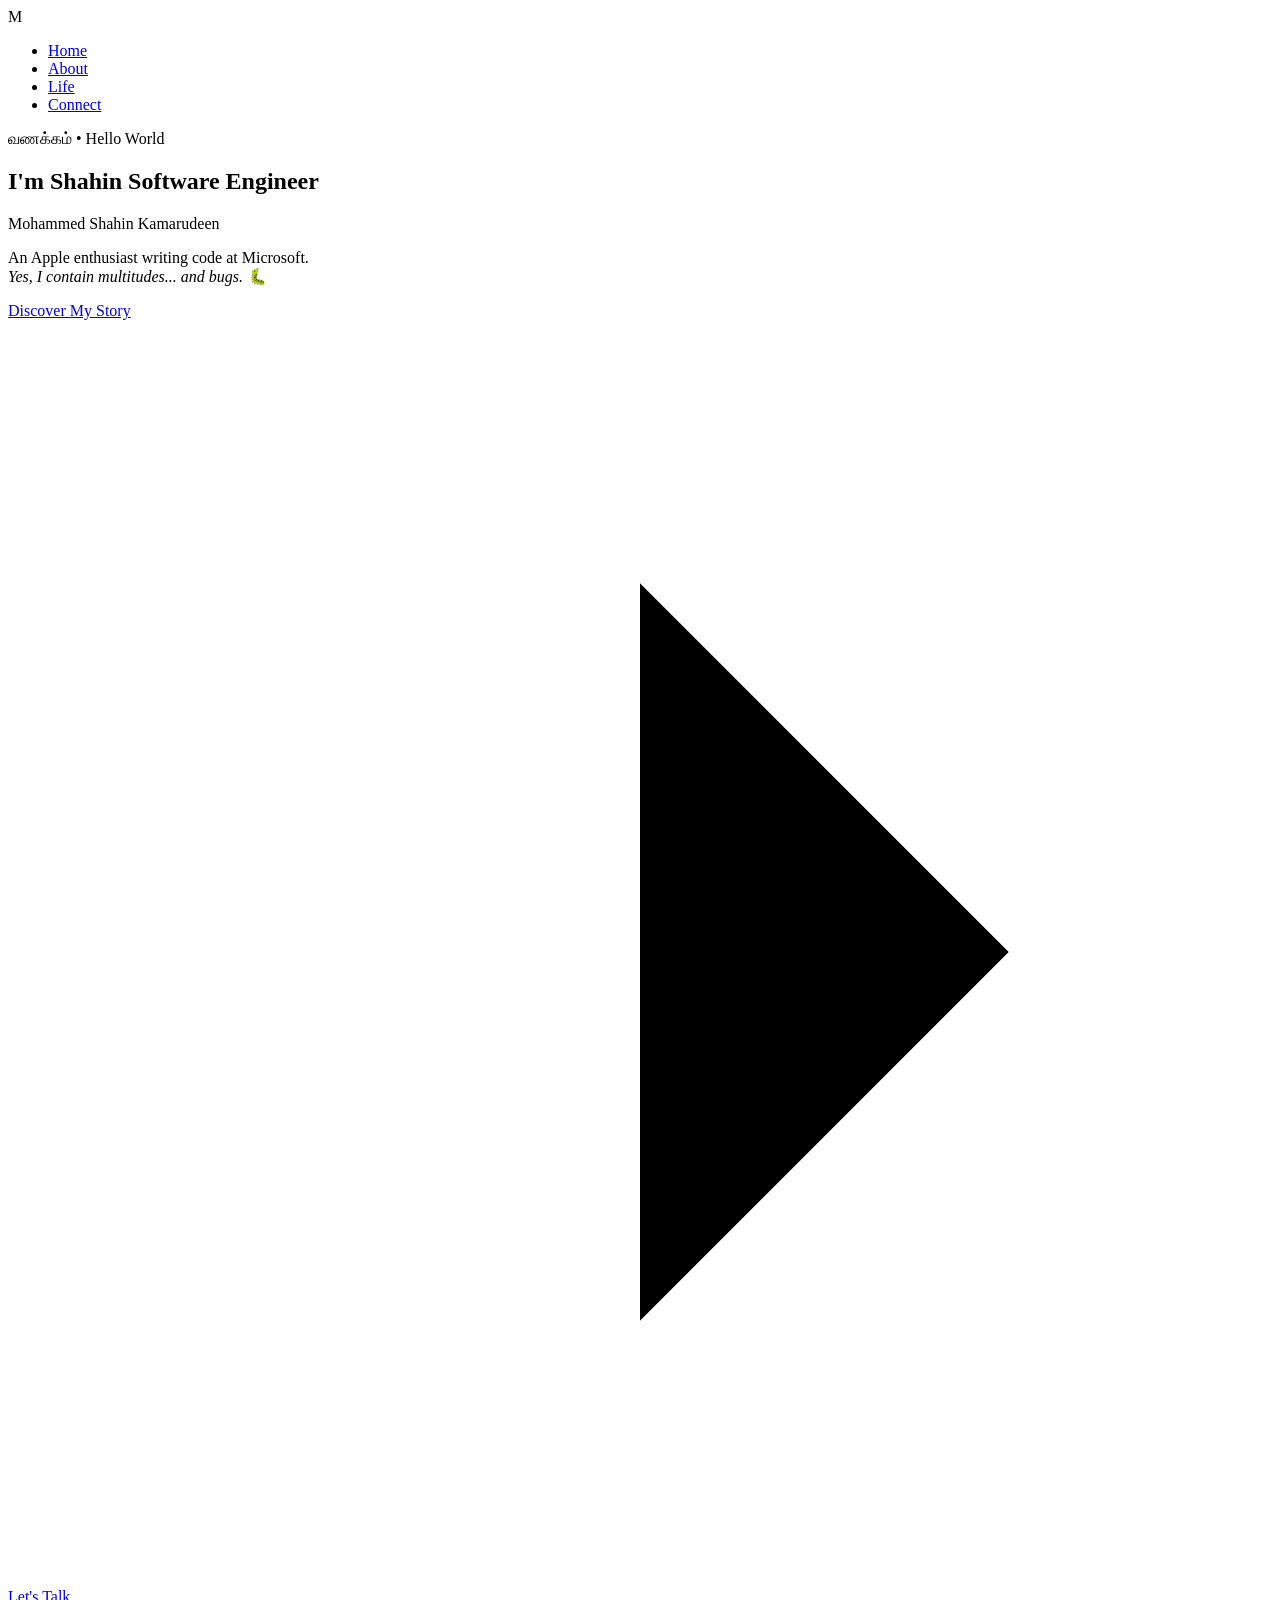
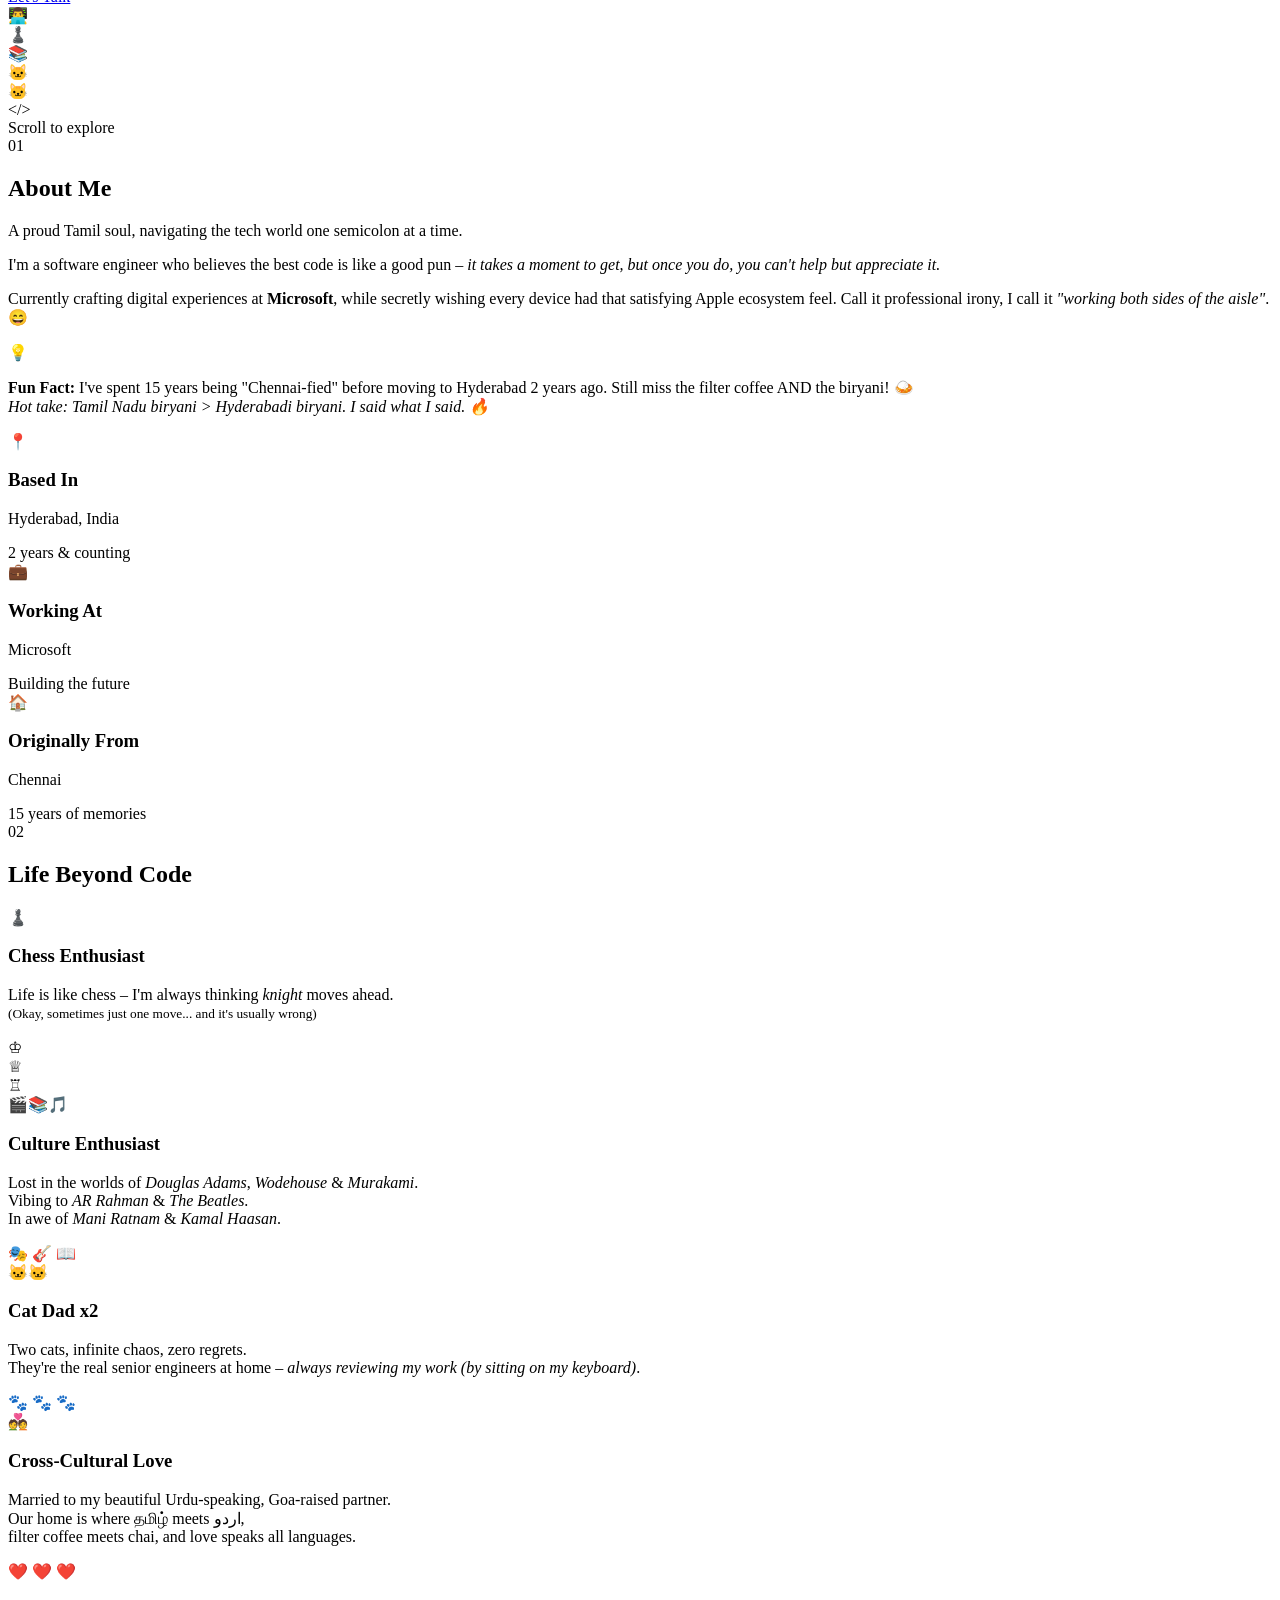
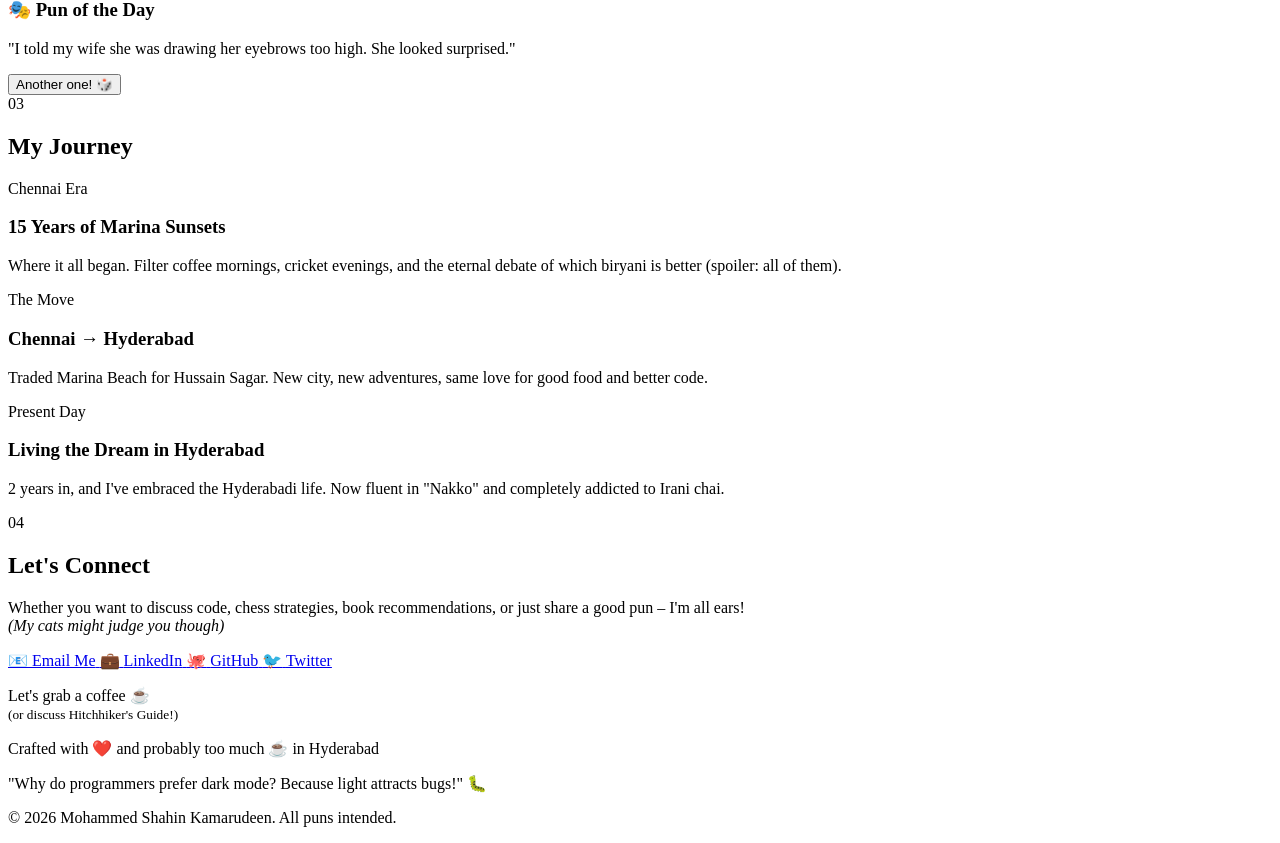
==== index.html @ ca53bd54 "🔗 Update contact links with real social profiles" ====
<!DOCTYPE html>
<html lang="en">

<head>
    <meta charset="UTF-8">
    <meta name="viewport" content="width=device-width, initial-scale=1.0">
    <title>Mohammed Shahin Kamarudeen | Software Engineer</title>
    <link rel="preconnect" href="https://fonts.googleapis.com">
    <link rel="preconnect" href="https://fonts.gstatic.com" crossorigin>
    <link
        href="https://fonts.googleapis.com/css2?family=Space+Grotesk:wght@300;400;500;600;700&family=Playfair+Display:ital,wght@0,400;0,700;1,400&display=swap"
        rel="stylesheet">
    <link rel="stylesheet" href="styles.css">
</head>

<body>
    <!-- Floating particles background -->
    <div class="particles" id="particles"></div>

    <!-- Custom cursor -->
    <div class="cursor" id="cursor"></div>
    <div class="cursor-follower" id="cursor-follower"></div>

    <!-- Navigation -->
    <nav class="navbar">
        <div class="nav-logo">
            <span class="logo-text">M</span>
            <span class="logo-dot"></span>
        </div>
        <ul class="nav-links">
            <li><a href="#home" class="nav-link active">Home</a></li>
            <li><a href="#about" class="nav-link">About</a></li>
            <li><a href="#life" class="nav-link">Life</a></li>
            <li><a href="#contact" class="nav-link">Connect</a></li>
        </ul>
        <div class="nav-toggle" id="nav-toggle">
            <span></span>
            <span></span>
            <span></span>
        </div>
    </nav>

    <!-- Hero Section -->
    <section id="home" class="hero">
        <div class="hero-content">
            <div class="hero-greeting">
                <span class="greeting-tamil">வணக்கம்</span>
                <span class="greeting-divider">•</span>
                <span class="greeting-english">Hello World</span>
            </div>
            <h1 class="hero-title">
                <span class="title-line">I'm <span class="highlight">Shahin</span></span>
                <span class="title-line">Software Engineer</span>
            </h1>
            <p class="hero-fullname">Mohammed Shahin Kamarudeen</p>
            <p class="hero-tagline">
                An <span class="apple-fan"><span class="apple-icon"></span> Apple</span> enthusiast writing code at
                <span class="microsoft">Microsoft</span>.
                <br>
                <em class="pun">Yes, I contain multitudes... and bugs. 🐛</em>
            </p>
            <div class="hero-cta">
                <a href="#about" class="btn btn-primary">
                    <span>Discover My Story</span>
                    <svg viewBox="0 0 24 24" class="btn-arrow">
                        <path d="M5 12h14M12 5l7 7-7 7" />
                    </svg>
                </a>
                <a href="#contact" class="btn btn-secondary">Let's Talk</a>
            </div>
        </div>
        <div class="hero-visual">
            <div class="avatar-container">
                <div class="avatar-ring"></div>
                <div class="avatar-ring ring-2"></div>
                <div class="avatar-ring ring-3"></div>
                <div class="avatar-emoji">👨‍💻</div>
            </div>
            <div class="floating-elements">
                <div class="float-item chess">♟️</div>
                <div class="float-item book">📚</div>
                <div class="float-item cat">🐱</div>
                <div class="float-item cat-2">🐱</div>
                <div class="float-item code">&lt;/&gt;</div>
            </div>
        </div>
        <div class="scroll-indicator">
            <div class="mouse">
                <div class="wheel"></div>
            </div>
            <span>Scroll to explore</span>
        </div>
    </section>

    <!-- About Section -->
    <section id="about" class="about">
        <div class="section-header">
            <span class="section-number">01</span>
            <h2 class="section-title">About Me</h2>
            <div class="section-line"></div>
        </div>
        <div class="about-content">
            <div class="about-text">
                <p class="about-intro">
                    A proud <span class="highlight-tamil">Tamil</span> soul, navigating the tech world one semicolon at
                    a time.
                </p>
                <p>
                    I'm a software engineer who believes the best code is like a good pun –
                    <em>it takes a moment to get, but once you do, you can't help but appreciate it.</em>
                </p>
                <p>
                    Currently crafting digital experiences at <strong>Microsoft</strong>, while secretly wishing
                    every device had that satisfying Apple ecosystem feel. Call it professional irony,
                    I call it <em>"working both sides of the aisle"</em>. 😄
                </p>
                <div class="fun-fact">
                    <span class="fact-icon">💡</span>
                    <p><strong>Fun Fact:</strong> I've spent 15 years being "Chennai-fied" before moving to
                        Hyderabad 2 years ago. Still miss the filter coffee AND the biryani! 🍛
                        <br><em>Hot take: Tamil Nadu biryani > Hyderabadi biryani. I said what I said. 🔥</em>
                    </p>
                </div>
            </div>
            <div class="about-cards">
                <div class="info-card">
                    <div class="card-icon">📍</div>
                    <h3>Based In</h3>
                    <p>Hyderabad, India</p>
                    <span class="card-detail">2 years & counting</span>
                </div>
                <div class="info-card">
                    <div class="card-icon">💼</div>
                    <h3>Working At</h3>
                    <p>Microsoft</p>
                    <span class="card-detail">Building the future</span>
                </div>
                <div class="info-card">
                    <div class="card-icon">🏠</div>
                    <h3>Originally From</h3>
                    <p>Chennai</p>
                    <span class="card-detail">15 years of memories</span>
                </div>
            </div>
        </div>
    </section>

    <!-- Life Section -->
    <section id="life" class="life">
        <div class="section-header">
            <span class="section-number">02</span>
            <h2 class="section-title">Life Beyond Code</h2>
            <div class="section-line"></div>
        </div>

        <div class="life-grid">
            <!-- Chess Card -->
            <div class="life-card chess-card">
                <div class="card-bg"></div>
                <div class="card-content">
                    <div class="card-emoji">♟️</div>
                    <h3>Chess Enthusiast</h3>
                    <p>Life is like chess – I'm always thinking
                        <em>knight</em> moves ahead.
                        <br><small>(Okay, sometimes just one move... and it's usually wrong)</small>
                    </p>
                    <div class="chess-board">
                        <div class="chess-piece">♔</div>
                        <div class="chess-piece">♕</div>
                        <div class="chess-piece">♖</div>
                    </div>
                </div>
            </div>

            <!-- Culture Card -->
            <div class="life-card culture-card">
                <div class="card-bg"></div>
                <div class="card-content">
                    <div class="card-emoji">🎬📚🎵</div>
                    <h3>Culture Enthusiast</h3>
                    <p>Lost in the worlds of <em>Douglas Adams</em>, <em>Wodehouse</em> & <em>Murakami</em>.
                        <br>Vibing to <em>AR Rahman</em> & <em>The Beatles</em>.
                        <br>In awe of <em>Mani Ratnam</em> & <em>Kamal Haasan</em>.
                    </p>
                    <div class="culture-icons">
                        <span>🎭</span>
                        <span>🎸</span>
                        <span>📖</span>
                    </div>
                </div>
            </div>

            <!-- Cats Card -->
            <div class="life-card cats-card">
                <div class="card-bg"></div>
                <div class="card-content">
                    <div class="card-emoji">🐱🐱</div>
                    <h3>Cat Dad x2</h3>
                    <p>Two cats, infinite chaos, zero regrets.
                        <br>They're the real senior engineers at home –
                        <em>always reviewing my work (by sitting on my keyboard)</em>.
                    </p>
                    <div class="paw-prints">
                        <span>🐾</span>
                        <span>🐾</span>
                        <span>🐾</span>
                    </div>
                </div>
            </div>

            <!-- Love Story Card -->
            <div class="life-card love-card">
                <div class="card-bg"></div>
                <div class="card-content">
                    <div class="card-emoji">💑</div>
                    <h3>Cross-Cultural Love</h3>
                    <p>Married to my beautiful Urdu-speaking, Goa-raised partner.
                        <br>Our home is where <span class="tamil-word">தமிழ்</span> meets
                        <span class="urdu-word">اردو</span>,
                        <br>filter coffee meets chai, and love speaks all languages.
                    </p>
                    <div class="hearts">
                        <span class="heart">❤️</span>
                        <span class="heart">❤️</span>
                        <span class="heart">❤️</span>
                    </div>
                </div>
            </div>
        </div>

        <!-- Pun Corner -->
        <div class="pun-corner">
            <h3>🎭 Pun of the Day</h3>
            <div class="pun-display">
                <p id="daily-pun">"I told my wife she was drawing her eyebrows too high. She looked surprised."</p>
                <button class="pun-btn" id="new-pun">Another one! 🎲</button>
            </div>
        </div>
    </section>

    <!-- Journey Timeline -->
    <section class="journey">
        <div class="section-header">
            <span class="section-number">03</span>
            <h2 class="section-title">My Journey</h2>
            <div class="section-line"></div>
        </div>
        <div class="timeline">
            <div class="timeline-item">
                <div class="timeline-marker"></div>
                <div class="timeline-content">
                    <span class="timeline-year">Chennai Era</span>
                    <h3>15 Years of Marina Sunsets</h3>
                    <p>Where it all began. Filter coffee mornings, cricket evenings,
                        and the eternal debate of which biryani is better (spoiler: all of them).</p>
                </div>
            </div>
            <div class="timeline-item">
                <div class="timeline-marker"></div>
                <div class="timeline-content">
                    <span class="timeline-year">The Move</span>
                    <h3>Chennai → Hyderabad</h3>
                    <p>Traded Marina Beach for Hussain Sagar. New city, new adventures,
                        same love for good food and better code.</p>
                </div>
            </div>
            <div class="timeline-item">
                <div class="timeline-marker"></div>
                <div class="timeline-content">
                    <span class="timeline-year">Present Day</span>
                    <h3>Living the Dream in Hyderabad</h3>
                    <p>2 years in, and I've embraced the Hyderabadi life.
                        Now fluent in "Nakko" and completely addicted to Irani chai.</p>
                </div>
            </div>
        </div>
    </section>

    <!-- Contact Section -->
    <section id="contact" class="contact">
        <div class="contact-content">
            <div class="section-header">
                <span class="section-number">04</span>
                <h2 class="section-title">Let's Connect</h2>
                <div class="section-line"></div>
            </div>
            <p class="contact-intro">
                Whether you want to discuss code, chess strategies, book recommendations,
                or just share a good pun – I'm all ears!
                <br><em>(My cats might judge you though)</em>
            </p>
            <div class="contact-links">
                <a href="mailto:shah.in@me.com" class="contact-card">
                    <span class="contact-icon">📧</span>
                    <span class="contact-text">Email Me</span>
                </a>
                <a href="https://linkedin.com/in/mdshahinkam" class="contact-card" target="_blank">
                    <span class="contact-icon">💼</span>
                    <span class="contact-text">LinkedIn</span>
                </a>
                <a href="https://github.com/nihahs" class="contact-card" target="_blank">
                    <span class="contact-icon">🐙</span>
                    <span class="contact-text">GitHub</span>
                </a>
                <a href="https://twitter.com/chingucha" class="contact-card" target="_blank">
                    <span class="contact-icon">🐦</span>
                    <span class="contact-text">Twitter</span>
                </a>
            </div>
        </div>
        <div class="contact-visual">
            <div class="coffee-animation">
                <div class="cup">
                    <div class="steam">
                        <span></span>
                        <span></span>
                        <span></span>
                    </div>
                </div>
                <p>Let's grab a coffee ☕<br><small>(or discuss Hitchhiker's Guide!)</small></p>
            </div>
        </div>
    </section>

    <!-- Footer -->
    <footer class="footer">
        <div class="footer-content">
            <p class="footer-text">
                Crafted with ❤️ and probably too much ☕ in Hyderabad
            </p>
            <p class="footer-pun">
                "Why do programmers prefer dark mode? Because light attracts bugs!" 🐛
            </p>
            <p class="footer-copy">© 2026 Mohammed Shahin Kamarudeen. All puns intended.</p>
        </div>
    </footer>

    <script src="script.js"></script>
</body>

</html>
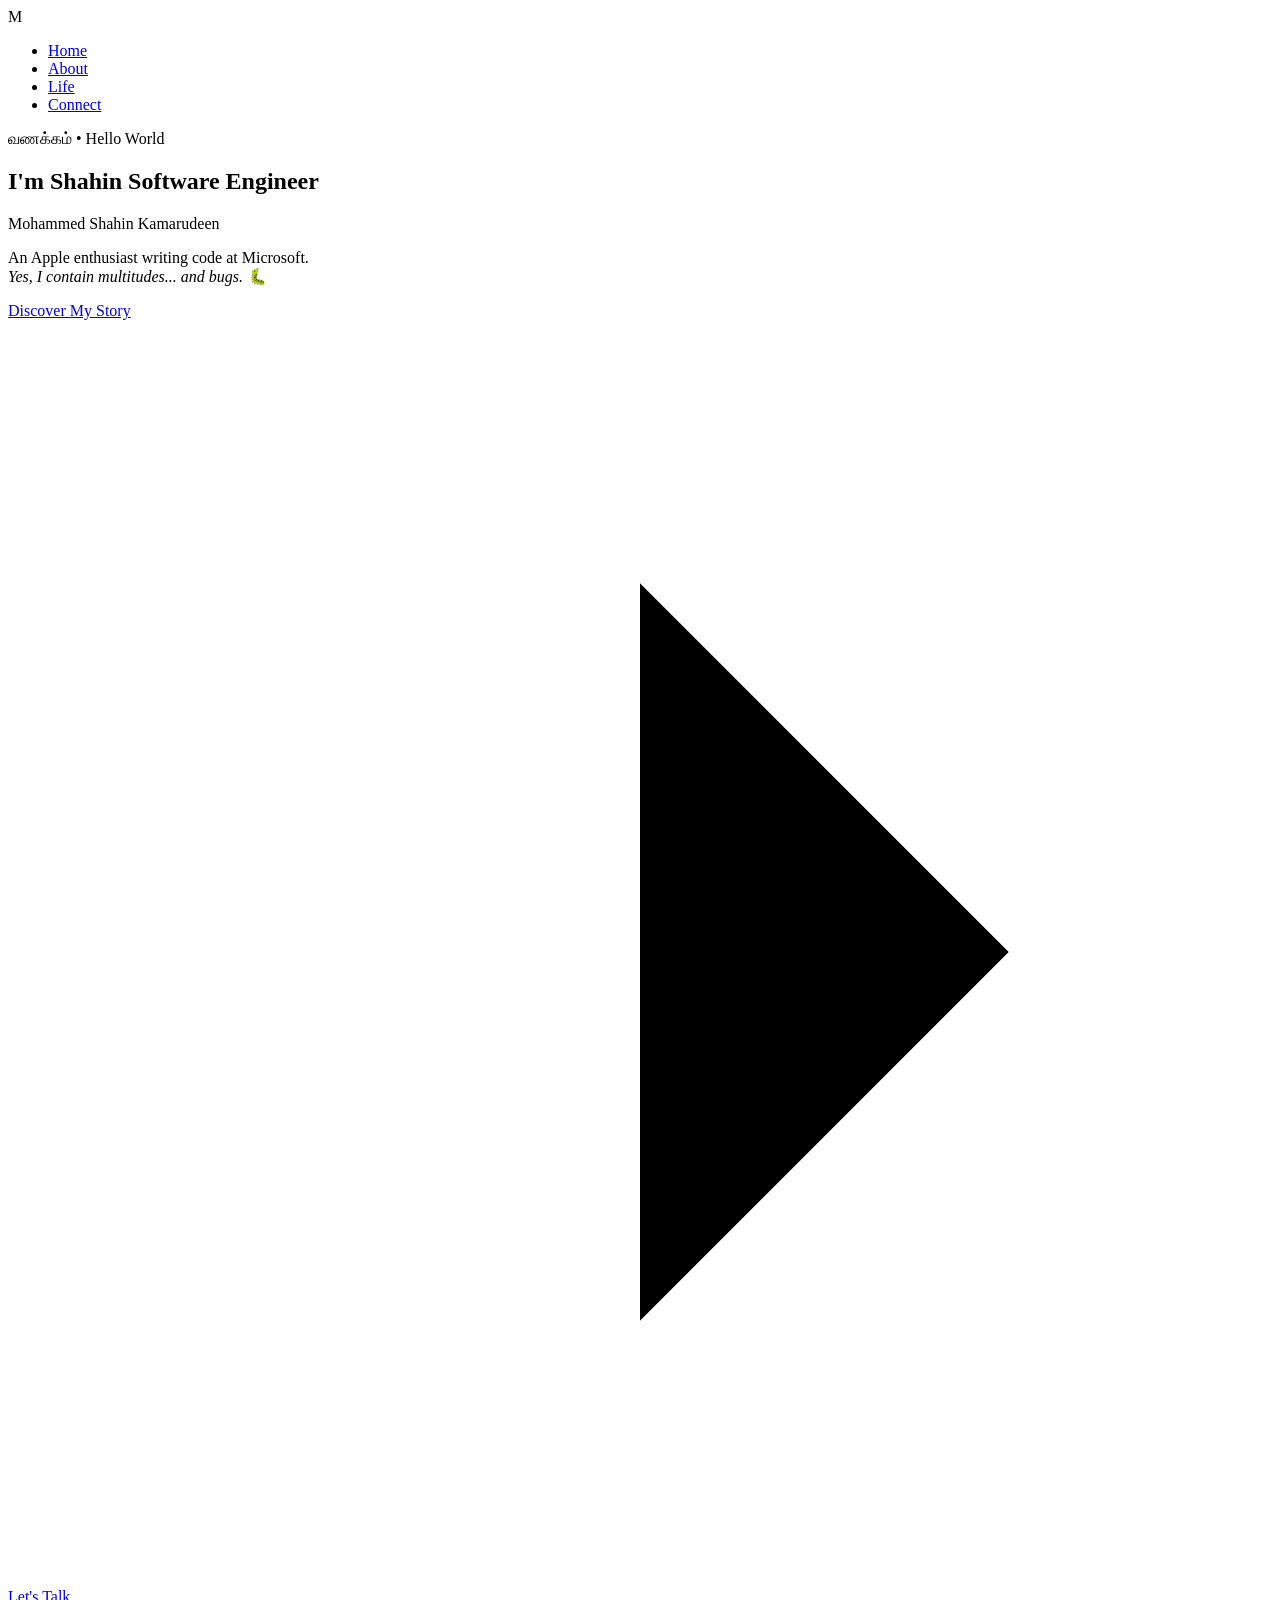
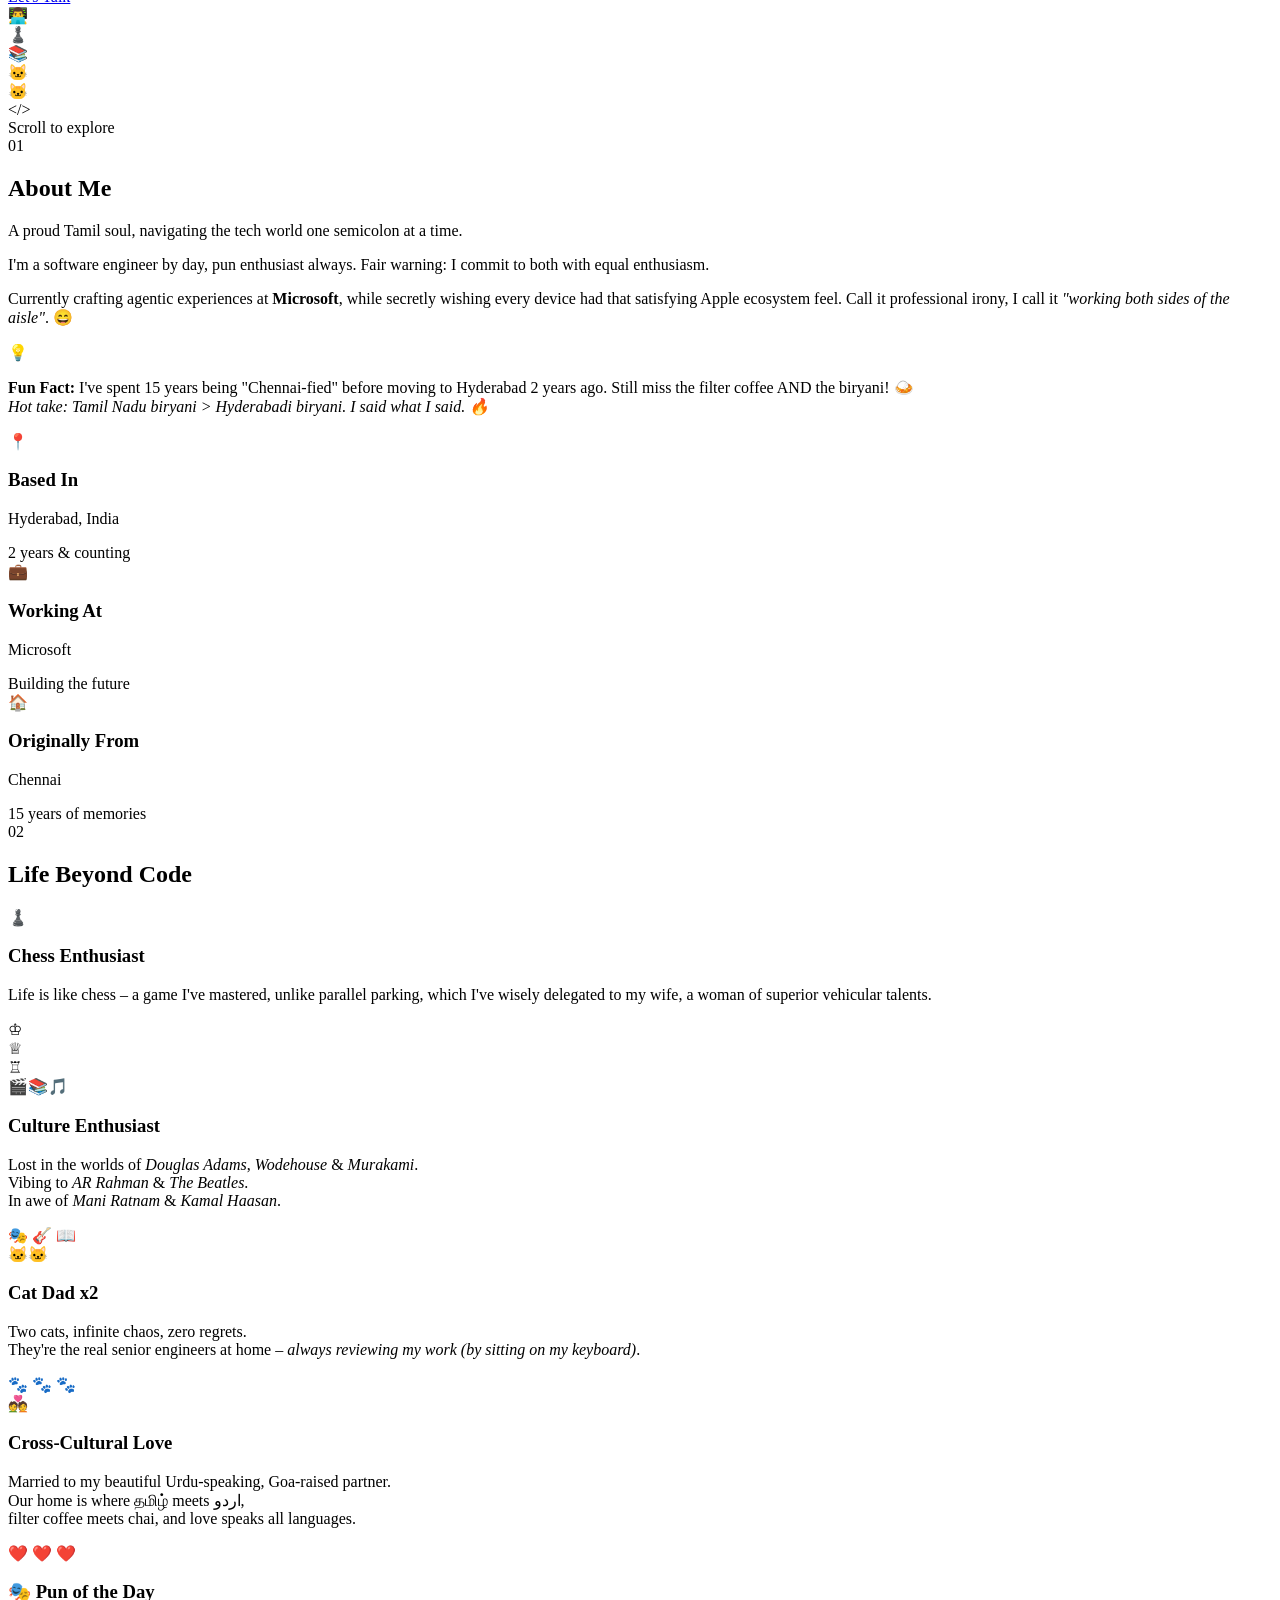
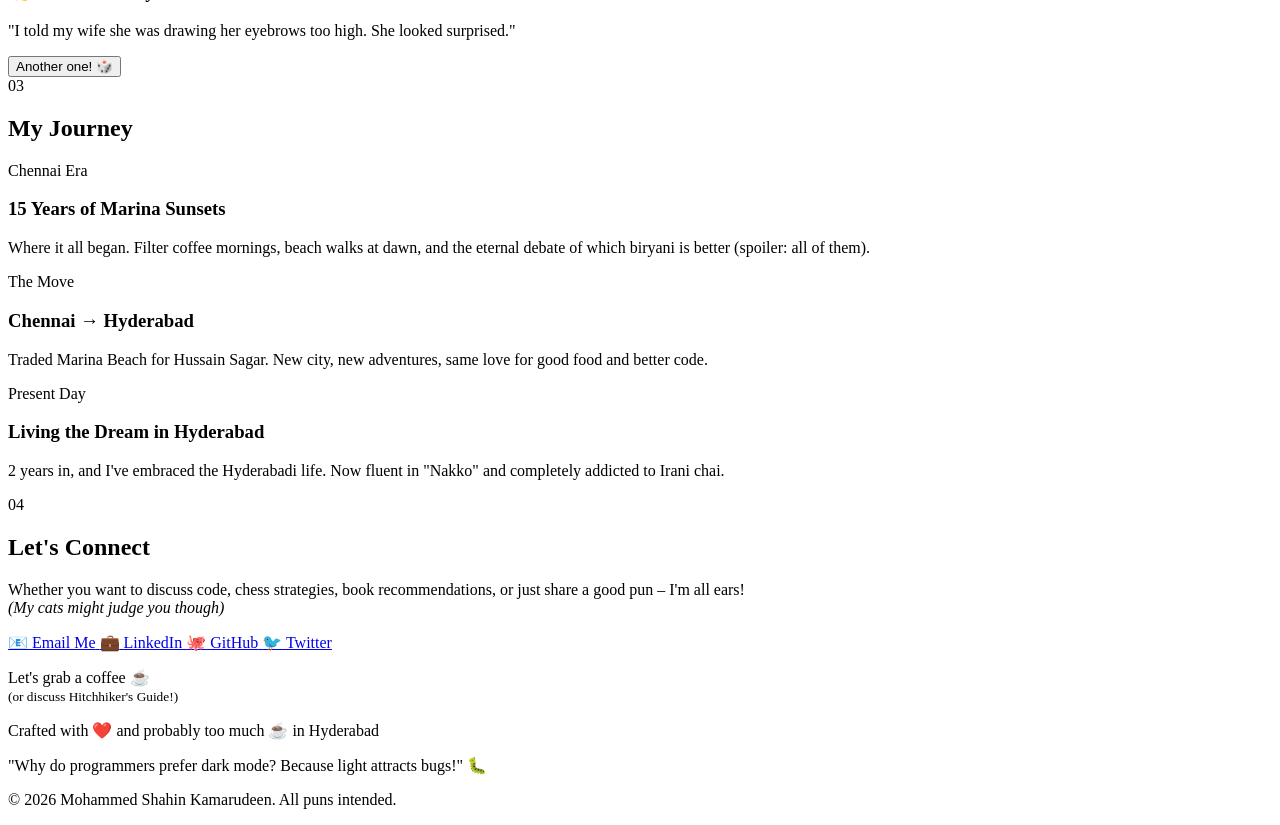
==== commit 8530262b: "Update chess quote with Wodehousian humor" ====
--- a/index.html
+++ b/index.html
@@ -106,11 +106,11 @@
                     a time.
                 </p>
                 <p>
-                    I'm a software engineer who believes the best code is like a good pun –
-                    <em>it takes a moment to get, but once you do, you can't help but appreciate it.</em>
+                    I'm a software engineer by day, pun enthusiast always. Fair warning: I commit to both with equal
+                    enthusiasm.
                 </p>
                 <p>
-                    Currently crafting digital experiences at <strong>Microsoft</strong>, while secretly wishing
+                    Currently crafting agentic experiences at <strong>Microsoft</strong>, while secretly wishing
                     every device had that satisfying Apple ecosystem feel. Call it professional irony,
                     I call it <em>"working both sides of the aisle"</em>. 😄
                 </p>
@@ -160,10 +160,7 @@
                 <div class="card-content">
                     <div class="card-emoji">♟️</div>
                     <h3>Chess Enthusiast</h3>
-                    <p>Life is like chess – I'm always thinking
-                        <em>knight</em> moves ahead.
-                        <br><small>(Okay, sometimes just one move... and it's usually wrong)</small>
-                    </p>
+                    <p>Life is like chess – a game I've mastered, unlike parallel parking, which I've wisely delegated to my wife, a woman of superior vehicular talents.</p>
                     <div class="chess-board">
                         <div class="chess-piece">♔</div>
                         <div class="chess-piece">♕</div>
@@ -251,7 +248,7 @@
                 <div class="timeline-content">
                     <span class="timeline-year">Chennai Era</span>
                     <h3>15 Years of Marina Sunsets</h3>
-                    <p>Where it all began. Filter coffee mornings, cricket evenings,
+                    <p>Where it all began. Filter coffee mornings, beach walks at dawn,
                         and the eternal debate of which biryani is better (spoiler: all of them).</p>
                 </div>
             </div>
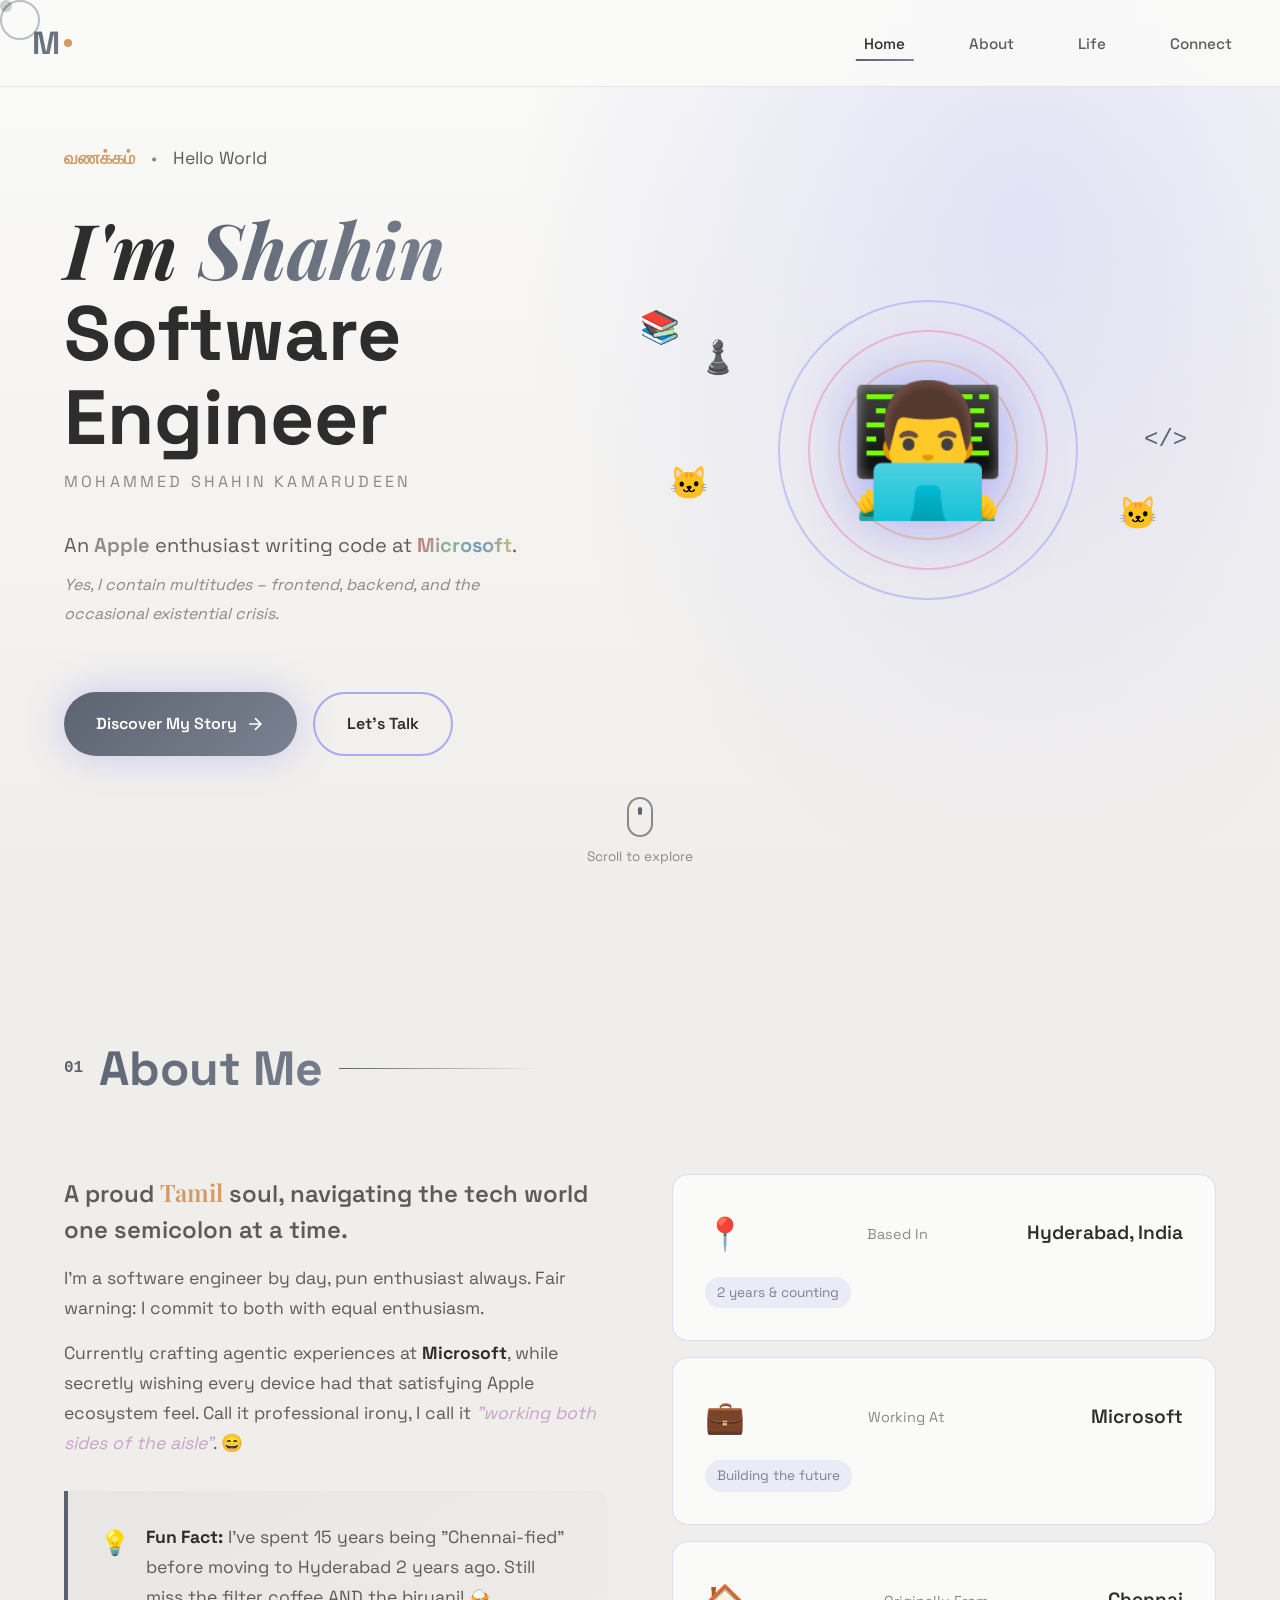
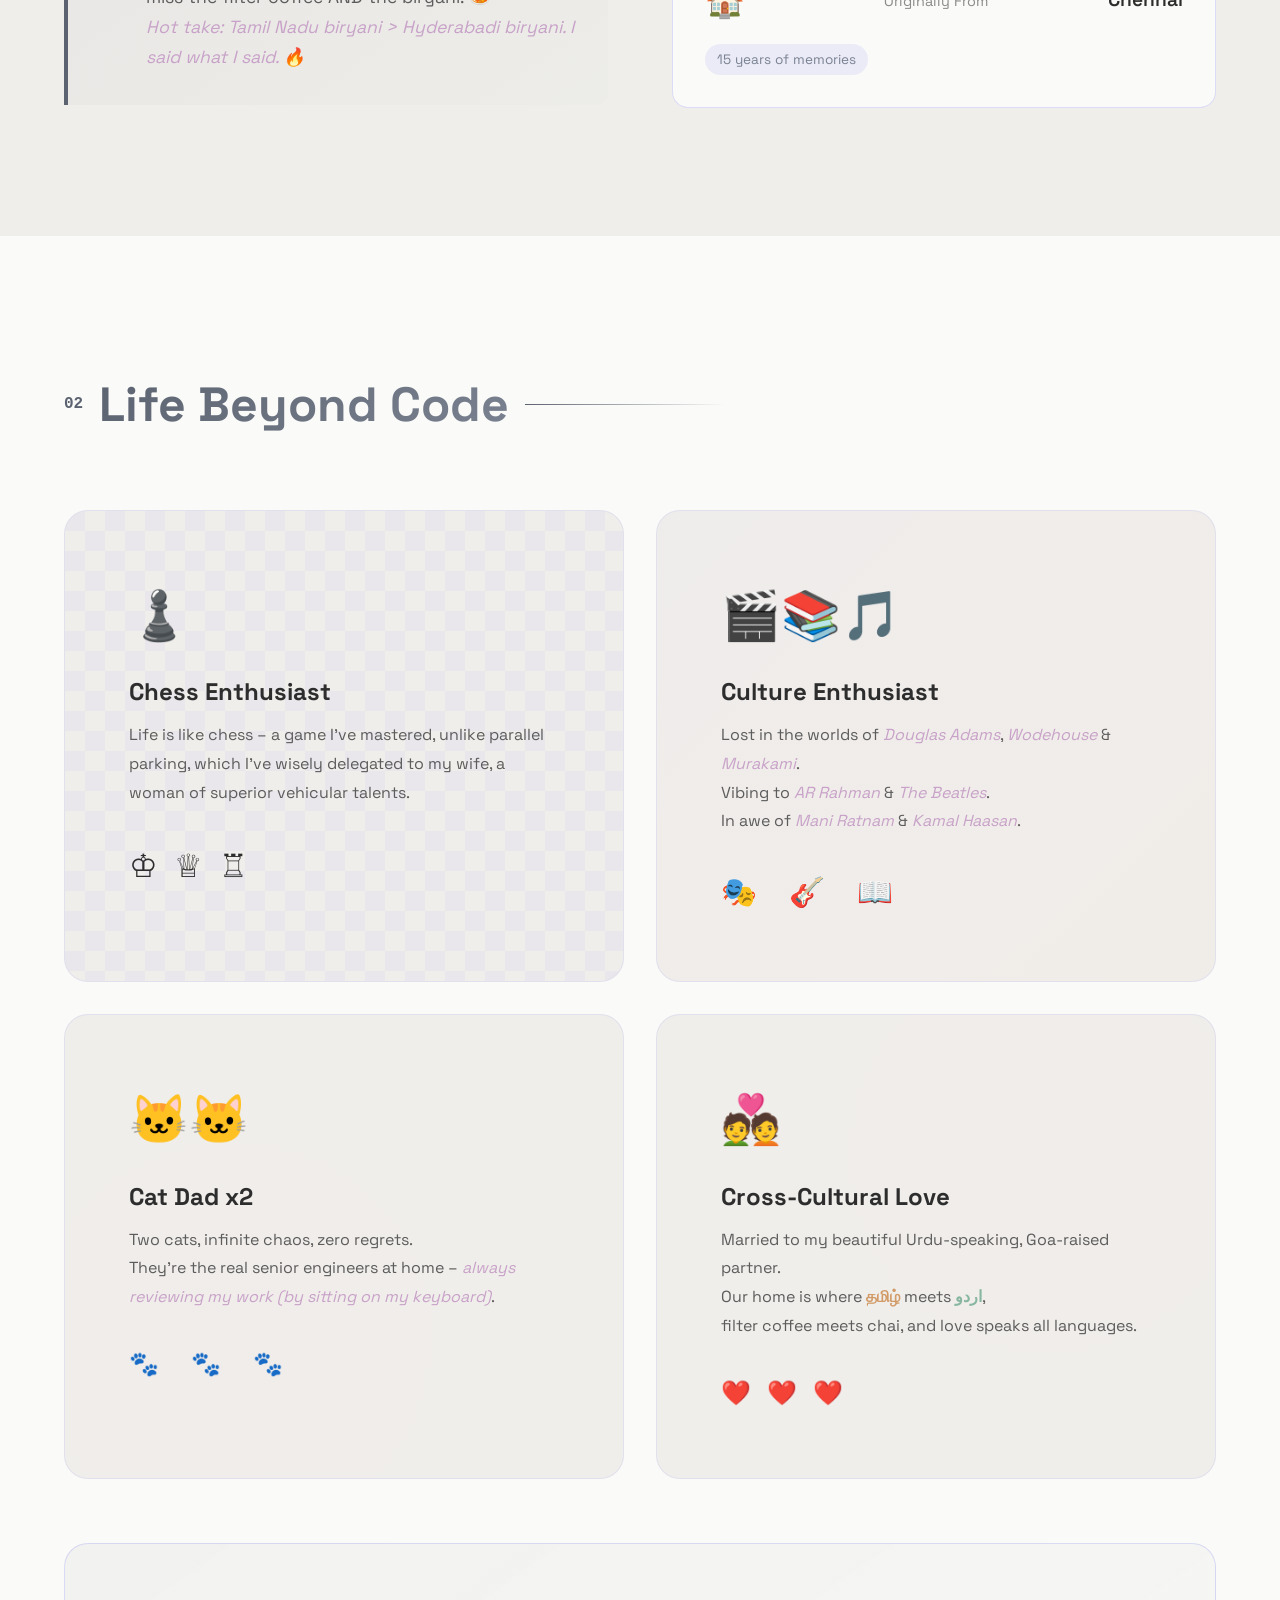
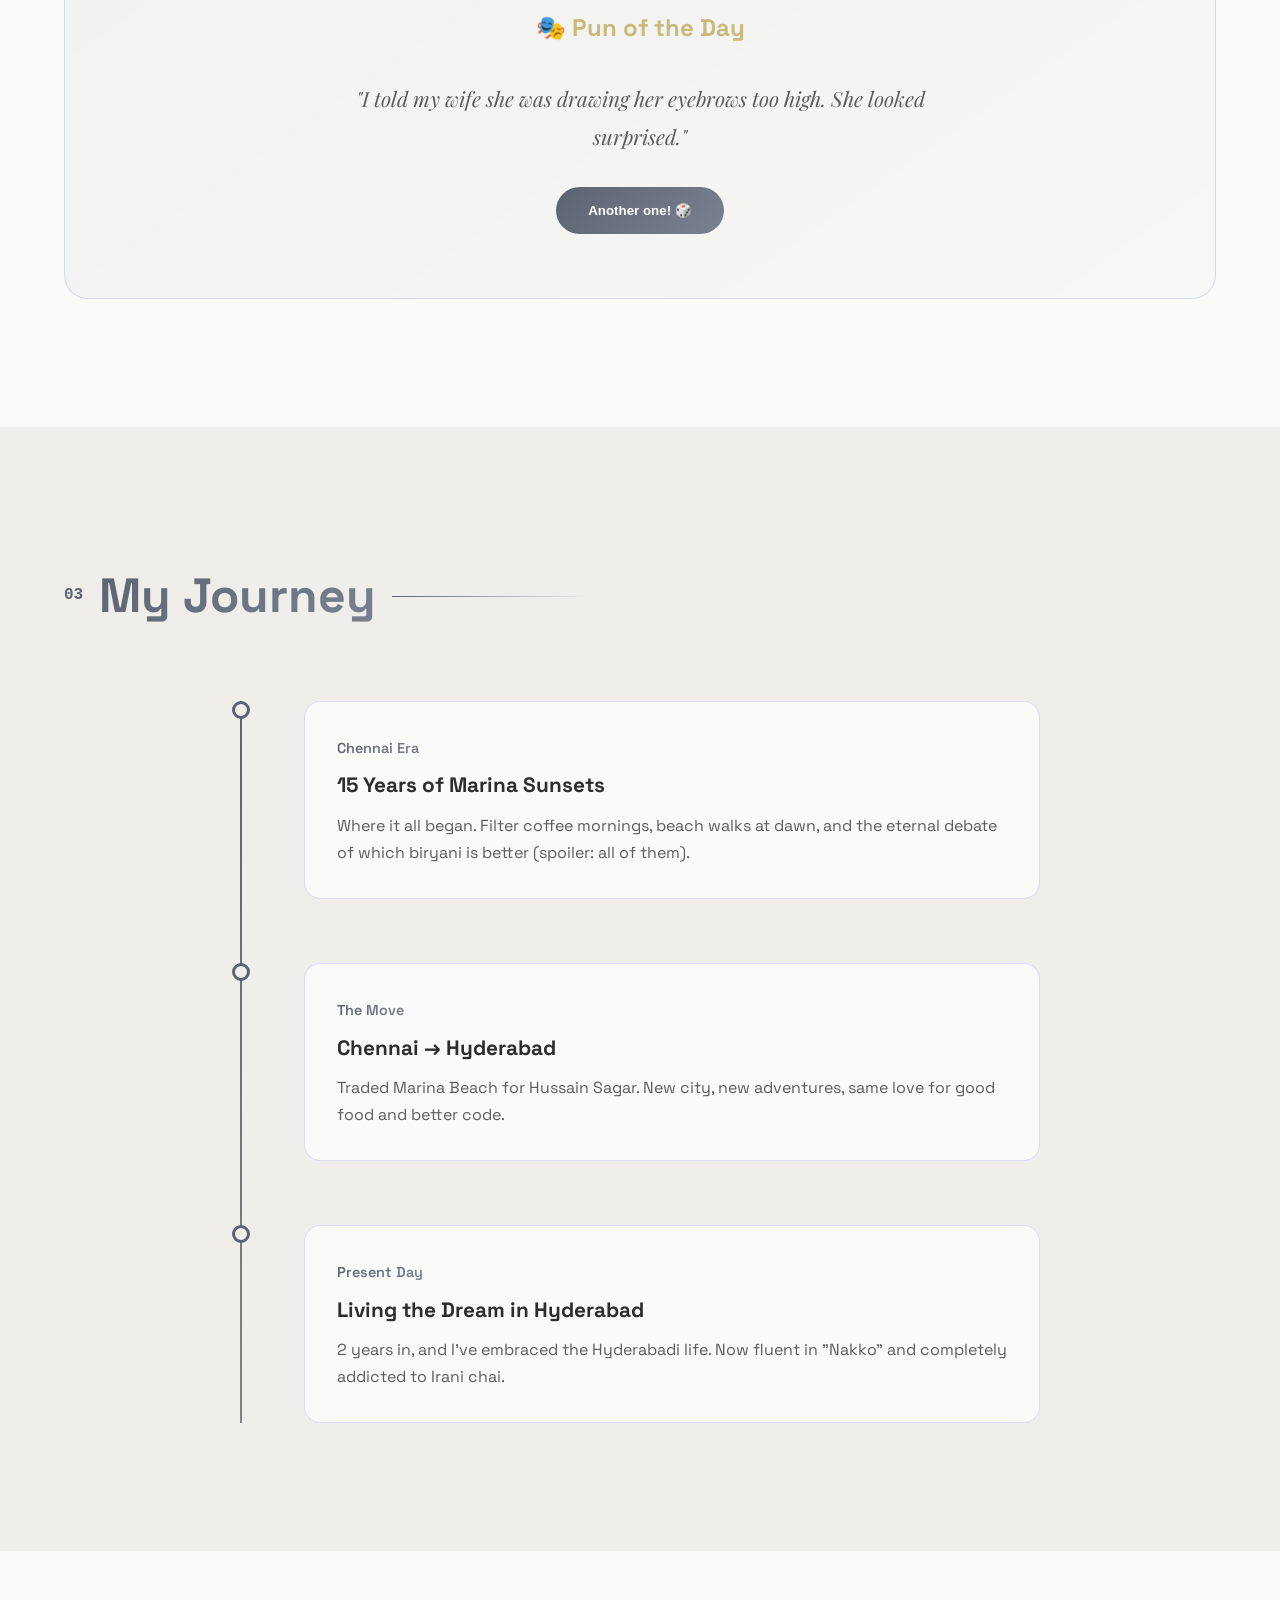
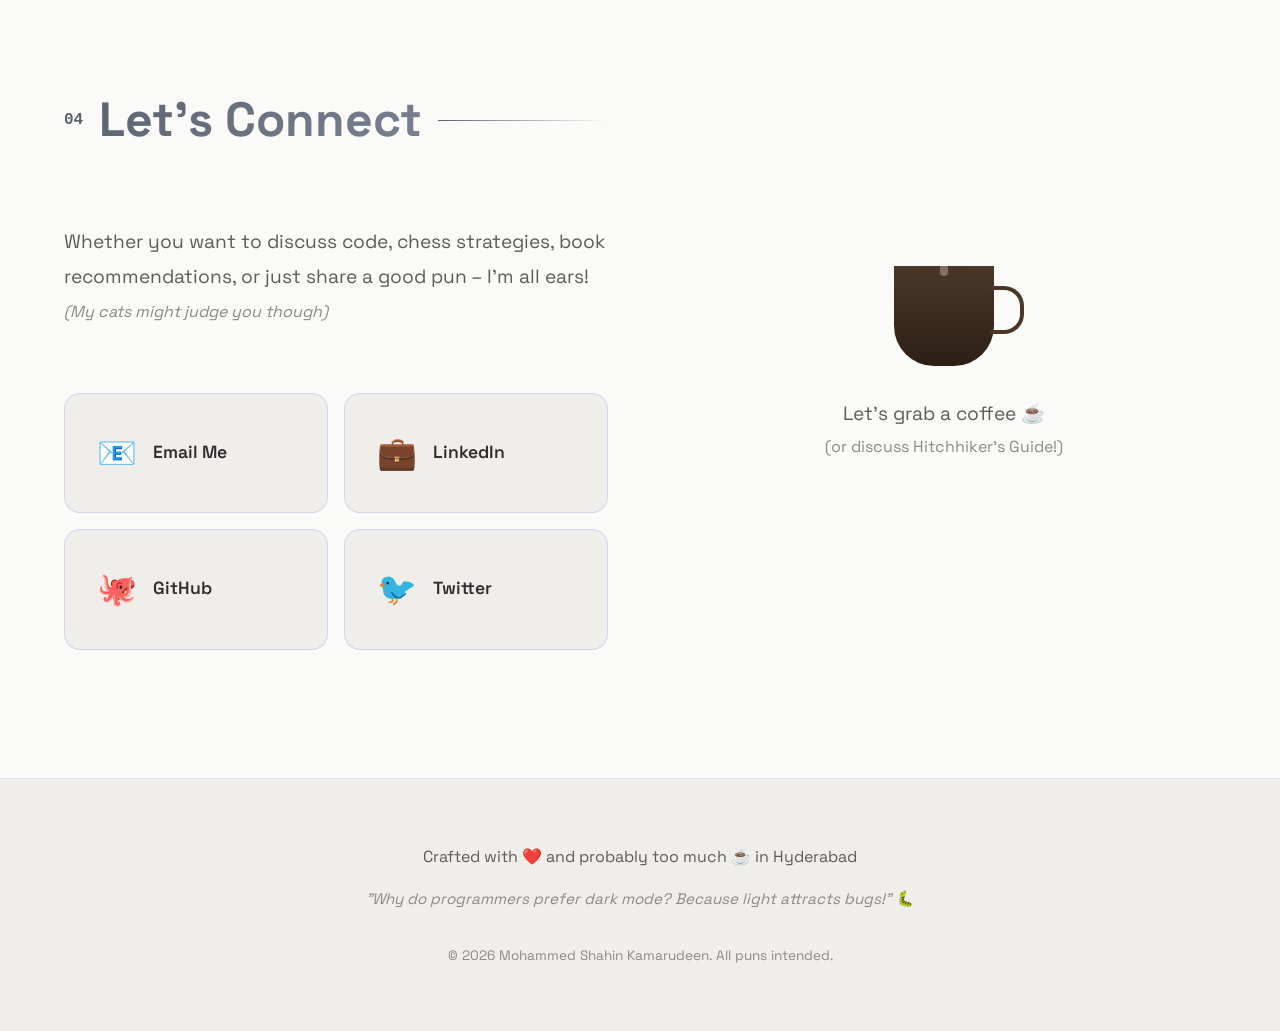
==== commit 67db4753: "Update tagline with Whitman-inspired multitudes quote" ====
--- a/index.html
+++ b/index.html
@@ -13,7 +13,7 @@
     <link rel="stylesheet" href="styles.css">
 </head>
 
-<body>
+<body data-theme="zen">
     <!-- Floating particles background -->
     <div class="particles" id="particles"></div>
 
@@ -57,7 +57,8 @@
                 An <span class="apple-fan"><span class="apple-icon"></span> Apple</span> enthusiast writing code at
                 <span class="microsoft">Microsoft</span>.
                 <br>
-                <em class="pun">Yes, I contain multitudes... and bugs. 🐛</em>
+                <em class="pun">Yes, I contain multitudes – frontend, backend, and the occasional existential
+                    crisis.</em>
             </p>
             <div class="hero-cta">
                 <a href="#about" class="btn btn-primary">
@@ -160,7 +161,8 @@
                 <div class="card-content">
                     <div class="card-emoji">♟️</div>
                     <h3>Chess Enthusiast</h3>
-                    <p>Life is like chess – a game I've mastered, unlike parallel parking, which I've wisely delegated to my wife, a woman of superior vehicular talents.</p>
+                    <p>Life is like chess – a game I've mastered, unlike parallel parking, which I've wisely delegated
+                        to my wife, a woman of superior vehicular talents.</p>
                     <div class="chess-board">
                         <div class="chess-piece">♔</div>
                         <div class="chess-piece">♕</div>
--- a/styles.css
+++ b/styles.css
@@ -0,0 +1,1709 @@
+/* ============================================
+   MOKA'S PERSONAL WEBSITE - STYLES
+   The most beautiful personal website ever! ✨
+   ============================================ */
+
+/* CSS Variables - The Color Palette */
+/* DEFAULT / MODERN THEME */
+:root {
+    /* Primary Colors */
+    --primary: #6366f1;
+    --primary-light: #818cf8;
+    --primary-dark: #4f46e5;
+
+    /* Accent Colors */
+    --accent-orange: #f97316;
+    --accent-pink: #ec4899;
+    --accent-teal: #14b8a6;
+    --accent-amber: #f59e0b;
+
+    /* Neutrals */
+    --bg-dark: #0f0f1a;
+    --bg-card: #1a1a2e;
+    --bg-card-hover: #252542;
+    --text-primary: #ffffff;
+    --text-secondary: #a1a1aa;
+    --text-muted: #71717a;
+
+    /* Gradients */
+    --gradient-primary: linear-gradient(135deg, #6366f1 0%, #8b5cf6 50%, #ec4899 100%);
+    --gradient-hero: linear-gradient(180deg, #0f0f1a 0%, #1a1a2e 100%);
+    --gradient-card: linear-gradient(145deg, rgba(99, 102, 241, 0.1) 0%, rgba(139, 92, 246, 0.05) 100%);
+
+    /* Microsoft Colors (subtle nod) */
+    --ms-blue: #00a4ef;
+    --ms-green: #7fba00;
+    --ms-yellow: #ffb900;
+    --ms-red: #f25022;
+
+    /* Apple-esque */
+    --apple-silver: #a3a3a3;
+}
+
+/* ============================================
+   THEME: CLASSIC (VINTAGE)
+   Warm, nostalgic colors with sepia tones
+   ============================================ */
+[data-theme="classic"] {
+    /* Primary Colors - Deep burgundy/wine */
+    --primary: #8b4557;
+    --primary-light: #a85a6d;
+    --primary-dark: #6d3344;
+
+    /* Accent Colors - Vintage palette */
+    --accent-orange: #c9a227;
+    --accent-pink: #d4a574;
+    --accent-teal: #5e7e6b;
+    --accent-amber: #b8860b;
+
+    /* Neutrals - Warm sepia tones */
+    --bg-dark: #1a1612;
+    --bg-card: #2a241e;
+    --bg-card-hover: #3a332b;
+    --text-primary: #f5e6d3;
+    --text-secondary: #c4b49a;
+    --text-muted: #8a7a66;
+
+    /* Gradients */
+    --gradient-primary: linear-gradient(135deg, #8b4557 0%, #6d3344 50%, #c9a227 100%);
+    --gradient-hero: linear-gradient(180deg, #1a1612 0%, #2a241e 100%);
+    --gradient-card: linear-gradient(145deg, rgba(139, 69, 87, 0.15) 0%, rgba(201, 162, 39, 0.08) 100%);
+
+    /* Microsoft Colors */
+    --ms-blue: #4a6fa5;
+    --ms-green: #6b8e5a;
+    --ms-yellow: #c9a227;
+    --ms-red: #a85a5a;
+
+    /* Apple-esque */
+    --apple-silver: #b8a88a;
+}
+
+/* ============================================
+   THEME: MODERN
+   Clean, minimal with electric accents
+   ============================================ */
+[data-theme="modern"] {
+    /* Primary Colors - Electric blue */
+    --primary: #0ea5e9;
+    --primary-light: #38bdf8;
+    --primary-dark: #0284c7;
+
+    /* Accent Colors - Bold & clean */
+    --accent-orange: #f43f5e;
+    --accent-pink: #d946ef;
+    --accent-teal: #22d3ee;
+    --accent-amber: #fbbf24;
+
+    /* Neutrals - Pure dark mode */
+    --bg-dark: #09090b;
+    --bg-card: #18181b;
+    --bg-card-hover: #27272a;
+    --text-primary: #fafafa;
+    --text-secondary: #a1a1aa;
+    --text-muted: #52525b;
+
+    /* Gradients */
+    --gradient-primary: linear-gradient(135deg, #0ea5e9 0%, #22d3ee 50%, #d946ef 100%);
+    --gradient-hero: linear-gradient(180deg, #09090b 0%, #18181b 100%);
+    --gradient-card: linear-gradient(145deg, rgba(14, 165, 233, 0.1) 0%, rgba(34, 211, 238, 0.05) 100%);
+
+    /* Microsoft Colors */
+    --ms-blue: #0ea5e9;
+    --ms-green: #22c55e;
+    --ms-yellow: #fbbf24;
+    --ms-red: #f43f5e;
+
+    /* Apple-esque */
+    --apple-silver: #71717a;
+}
+
+/* ============================================
+   THEME: CREATIVE
+   Bold, artistic, gradient-heavy
+   ============================================ */
+[data-theme="creative"] {
+    /* Primary Colors - Vibrant coral/orange */
+    --primary: #ff6b6b;
+    --primary-light: #ff8787;
+    --primary-dark: #f03e3e;
+
+    /* Accent Colors - Playful & bold */
+    --accent-orange: #ffd43b;
+    --accent-pink: #f06595;
+    --accent-teal: #20c997;
+    --accent-amber: #ff922b;
+
+    /* Neutrals - Deep purple-black */
+    --bg-dark: #12071f;
+    --bg-card: #1e1233;
+    --bg-card-hover: #2d1b4e;
+    --text-primary: #ffffff;
+    --text-secondary: #c4b5fd;
+    --text-muted: #7c6b9e;
+
+    /* Gradients */
+    --gradient-primary: linear-gradient(135deg, #ff6b6b 0%, #f06595 33%, #cc5de8 66%, #845ef7 100%);
+    --gradient-hero: linear-gradient(180deg, #12071f 0%, #1e1233 50%, #2d1b4e 100%);
+    --gradient-card: linear-gradient(145deg, rgba(255, 107, 107, 0.15) 0%, rgba(132, 94, 247, 0.1) 100%);
+
+    /* Microsoft Colors */
+    --ms-blue: #339af0;
+    --ms-green: #51cf66;
+    --ms-yellow: #ffd43b;
+    --ms-red: #ff6b6b;
+
+    /* Apple-esque */
+    --apple-silver: #c4b5fd;
+}
+
+/* ============================================
+   THEME: ZEN (MINIMALISTIC)
+   Clean, calm, inspired by Japanese aesthetics
+   ============================================ */
+[data-theme="zen"] {
+    /* Primary Colors - Soft stone/ink */
+    --primary: #5c6370;
+    --primary-light: #7a8291;
+    --primary-dark: #3e4451;
+
+    /* Accent Colors - Nature-inspired, muted */
+    --accent-orange: #d19a66;
+    --accent-pink: #c8a2c8;
+    --accent-teal: #88b7a1;
+    --accent-amber: #c9b97a;
+
+    /* Neutrals - Paper & ink */
+    --bg-dark: #fafaf8;
+    --bg-card: #f0eeeb;
+    --bg-card-hover: #e8e6e3;
+    --text-primary: #2d2d2d;
+    --text-secondary: #5c5c5c;
+    --text-muted: #8a8a8a;
+
+    /* Gradients - Subtle, almost flat */
+    --gradient-primary: linear-gradient(135deg, #5c6370 0%, #7a8291 100%);
+    --gradient-hero: linear-gradient(180deg, #fafaf8 0%, #f0eeeb 100%);
+    --gradient-card: linear-gradient(145deg, rgba(92, 99, 112, 0.05) 0%, rgba(136, 183, 161, 0.03) 100%);
+
+    /* Microsoft Colors - Muted versions */
+    --ms-blue: #6b9dbd;
+    --ms-green: #88b7a1;
+    --ms-yellow: #c9b97a;
+    --ms-red: #c97a7a;
+
+    /* Apple-esque */
+    --apple-silver: #8a8a8a;
+}
+
+/* Zen theme specific overrides for better contrast */
+[data-theme="zen"] .cursor {
+    background: #2d2d2d;
+}
+
+[data-theme="zen"] {
+    --navbar-bg: rgba(250, 250, 248, 0.9);
+    --navbar-border: rgba(0, 0, 0, 0.08);
+}
+
+:root {
+    /* Spacing */
+    --space-xs: 0.5rem;
+    --space-sm: 1rem;
+    --space-md: 2rem;
+    --space-lg: 4rem;
+    --space-xl: 8rem;
+
+    /* Typography */
+    --font-primary: 'Space Grotesk', sans-serif;
+    --font-accent: 'Playfair Display', serif;
+
+    /* Effects */
+    --shadow-sm: 0 2px 8px rgba(0, 0, 0, 0.3);
+    --shadow-md: 0 8px 32px rgba(0, 0, 0, 0.4);
+    --shadow-lg: 0 16px 64px rgba(0, 0, 0, 0.5);
+    --shadow-glow: 0 0 40px rgba(99, 102, 241, 0.3);
+
+    /* Transitions */
+    --transition-fast: 0.2s ease;
+    --transition-medium: 0.4s cubic-bezier(0.4, 0, 0.2, 1);
+    --transition-slow: 0.6s cubic-bezier(0.4, 0, 0.2, 1);
+}
+
+/* ============================================
+   BASE STYLES
+   ============================================ */
+
+* {
+    margin: 0;
+    padding: 0;
+    box-sizing: border-box;
+}
+
+html {
+    scroll-behavior: smooth;
+    font-size: 16px;
+}
+
+body {
+    font-family: var(--font-primary);
+    background: var(--bg-dark);
+    color: var(--text-primary);
+    line-height: 1.7;
+    overflow-x: hidden;
+    cursor: none;
+}
+
+/* Custom Cursor */
+.cursor {
+    width: 12px;
+    height: 12px;
+    background: var(--primary);
+    border-radius: 50%;
+    position: fixed;
+    pointer-events: none;
+    z-index: 9999;
+    mix-blend-mode: difference;
+    transition: transform 0.1s ease;
+}
+
+.cursor-follower {
+    width: 40px;
+    height: 40px;
+    border: 2px solid var(--primary-light);
+    border-radius: 50%;
+    position: fixed;
+    pointer-events: none;
+    z-index: 9998;
+    transition: all 0.15s ease;
+    opacity: 0.5;
+}
+
+/* Particles Background */
+.particles {
+    position: fixed;
+    top: 0;
+    left: 0;
+    width: 100%;
+    height: 100%;
+    pointer-events: none;
+    z-index: 0;
+    overflow: hidden;
+}
+
+.particle {
+    position: absolute;
+    width: 4px;
+    height: 4px;
+    background: var(--primary);
+    border-radius: 50%;
+    opacity: 0.3;
+    animation: float-particle 20s infinite ease-in-out;
+}
+
+@keyframes float-particle {
+
+    0%,
+    100% {
+        transform: translateY(0) translateX(0);
+        opacity: 0.3;
+    }
+
+    25% {
+        transform: translateY(-100px) translateX(50px);
+        opacity: 0.6;
+    }
+
+    50% {
+        transform: translateY(-50px) translateX(-30px);
+        opacity: 0.3;
+    }
+
+    75% {
+        transform: translateY(-150px) translateX(20px);
+        opacity: 0.5;
+    }
+}
+
+/* ============================================
+   NAVIGATION
+   ============================================ */
+
+.navbar {
+    position: fixed;
+    top: 0;
+    left: 0;
+    right: 0;
+    padding: var(--space-sm) var(--space-md);
+    display: flex;
+    justify-content: space-between;
+    align-items: center;
+    z-index: 1000;
+    background: var(--navbar-bg, rgba(15, 15, 26, 0.8));
+    backdrop-filter: blur(20px);
+    border-bottom: 1px solid var(--navbar-border, rgba(99, 102, 241, 0.1));
+}
+
+.nav-logo {
+    display: flex;
+    align-items: center;
+    gap: 4px;
+}
+
+.logo-text {
+    font-size: 2rem;
+    font-weight: 700;
+    background: var(--gradient-primary);
+    -webkit-background-clip: text;
+    -webkit-text-fill-color: transparent;
+    background-clip: text;
+}
+
+.logo-dot {
+    width: 8px;
+    height: 8px;
+    background: var(--accent-orange);
+    border-radius: 50%;
+    animation: pulse 2s infinite;
+}
+
+@keyframes pulse {
+
+    0%,
+    100% {
+        transform: scale(1);
+        opacity: 1;
+    }
+
+    50% {
+        transform: scale(1.2);
+        opacity: 0.7;
+    }
+}
+
+.nav-links {
+    display: flex;
+    list-style: none;
+    gap: var(--space-md);
+}
+
+.nav-link {
+    color: var(--text-secondary);
+    text-decoration: none;
+    font-weight: 500;
+    font-size: 0.95rem;
+    padding: var(--space-xs) var(--space-sm);
+    border-radius: 8px;
+    transition: var(--transition-fast);
+    position: relative;
+}
+
+.nav-link::after {
+    content: '';
+    position: absolute;
+    bottom: 0;
+    left: 50%;
+    width: 0;
+    height: 2px;
+    background: var(--gradient-primary);
+    transition: var(--transition-medium);
+    transform: translateX(-50%);
+}
+
+.nav-link:hover,
+.nav-link.active {
+    color: var(--text-primary);
+}
+
+.nav-link:hover::after,
+.nav-link.active::after {
+    width: 80%;
+}
+
+.nav-toggle {
+    display: none;
+    flex-direction: column;
+    gap: 5px;
+    cursor: pointer;
+    padding: 10px;
+}
+
+.nav-toggle span {
+    width: 25px;
+    height: 2px;
+    background: var(--text-primary);
+    transition: var(--transition-fast);
+}
+
+/* ============================================
+   HERO SECTION
+   ============================================ */
+
+.hero {
+    min-height: 100vh;
+    display: grid;
+    grid-template-columns: 1fr 1fr;
+    align-items: center;
+    padding: var(--space-xl) var(--space-lg);
+    position: relative;
+    background: var(--gradient-hero);
+    overflow: hidden;
+}
+
+.hero::before {
+    content: '';
+    position: absolute;
+    top: -50%;
+    right: -20%;
+    width: 80%;
+    height: 150%;
+    background: radial-gradient(ellipse, rgba(99, 102, 241, 0.15) 0%, transparent 70%);
+    pointer-events: none;
+}
+
+.hero-content {
+    position: relative;
+    z-index: 2;
+}
+
+.hero-greeting {
+    display: flex;
+    align-items: center;
+    gap: var(--space-sm);
+    margin-bottom: var(--space-md);
+    font-size: 1.1rem;
+}
+
+.greeting-tamil {
+    color: var(--accent-orange);
+    font-weight: 600;
+}
+
+.greeting-divider {
+    color: var(--text-muted);
+}
+
+.greeting-english {
+    color: var(--text-secondary);
+}
+
+.hero-title {
+    font-size: clamp(2.5rem, 6vw, 5rem);
+    font-weight: 700;
+    line-height: 1.1;
+    margin-bottom: var(--space-xs);
+}
+
+.hero-fullname {
+    font-size: 1rem;
+    color: var(--text-muted);
+    letter-spacing: 0.2em;
+    text-transform: uppercase;
+    margin-bottom: var(--space-md);
+    font-weight: 400;
+}
+
+.title-line {
+    display: block;
+}
+
+.title-line:first-child {
+    font-family: var(--font-accent);
+    font-style: italic;
+}
+
+.highlight {
+    background: var(--gradient-primary);
+    -webkit-background-clip: text;
+    -webkit-text-fill-color: transparent;
+    background-clip: text;
+}
+
+.hero-tagline {
+    font-size: 1.25rem;
+    color: var(--text-secondary);
+    max-width: 500px;
+    margin-bottom: var(--space-lg);
+    line-height: 1.8;
+}
+
+.apple-fan {
+    color: var(--apple-silver);
+    font-weight: 600;
+}
+
+.apple-icon::before {
+    content: '';
+}
+
+.microsoft {
+    background: linear-gradient(90deg, var(--ms-red), var(--ms-green), var(--ms-blue), var(--ms-yellow));
+    -webkit-background-clip: text;
+    -webkit-text-fill-color: transparent;
+    background-clip: text;
+    font-weight: 700;
+}
+
+.pun {
+    color: var(--text-muted);
+    font-size: 1rem;
+    display: block;
+    margin-top: var(--space-xs);
+}
+
+.hero-cta {
+    display: flex;
+    gap: var(--space-sm);
+    flex-wrap: wrap;
+}
+
+.btn {
+    display: inline-flex;
+    align-items: center;
+    gap: var(--space-xs);
+    padding: var(--space-sm) var(--space-md);
+    border-radius: 50px;
+    font-weight: 600;
+    font-size: 1rem;
+    text-decoration: none;
+    transition: var(--transition-medium);
+    cursor: pointer;
+    border: none;
+}
+
+.btn-primary {
+    background: var(--gradient-primary);
+    color: white;
+    box-shadow: var(--shadow-glow);
+}
+
+.btn-primary:hover {
+    transform: translateY(-3px);
+    box-shadow: 0 0 60px rgba(99, 102, 241, 0.5);
+}
+
+.btn-arrow {
+    width: 20px;
+    height: 20px;
+    stroke: currentColor;
+    stroke-width: 2;
+    fill: none;
+    transition: var(--transition-fast);
+}
+
+.btn-primary:hover .btn-arrow {
+    transform: translateX(5px);
+}
+
+.btn-secondary {
+    background: transparent;
+    color: var(--text-primary);
+    border: 2px solid rgba(99, 102, 241, 0.5);
+}
+
+.btn-secondary:hover {
+    background: rgba(99, 102, 241, 0.1);
+    border-color: var(--primary);
+}
+
+/* Hero Visual */
+.hero-visual {
+    position: relative;
+    display: flex;
+    justify-content: center;
+    align-items: center;
+    z-index: 2;
+}
+
+.avatar-container {
+    position: relative;
+    width: 300px;
+    height: 300px;
+    display: flex;
+    justify-content: center;
+    align-items: center;
+}
+
+.avatar-ring {
+    position: absolute;
+    border: 2px solid rgba(99, 102, 241, 0.3);
+    border-radius: 50%;
+    animation: rotate 20s linear infinite;
+}
+
+.avatar-ring:first-child {
+    width: 100%;
+    height: 100%;
+}
+
+.ring-2 {
+    width: 80%;
+    height: 80%;
+    animation-direction: reverse;
+    animation-duration: 15s;
+    border-color: rgba(236, 72, 153, 0.3);
+}
+
+.ring-3 {
+    width: 60%;
+    height: 60%;
+    animation-duration: 10s;
+    border-color: rgba(249, 115, 22, 0.3);
+}
+
+@keyframes rotate {
+    from {
+        transform: rotate(0deg);
+    }
+
+    to {
+        transform: rotate(360deg);
+    }
+}
+
+.avatar-emoji {
+    font-size: 8rem;
+    filter: drop-shadow(0 0 30px rgba(99, 102, 241, 0.5));
+}
+
+/* Floating Elements */
+.floating-elements {
+    position: absolute;
+    width: 100%;
+    height: 100%;
+    pointer-events: none;
+}
+
+.float-item {
+    position: absolute;
+    font-size: 2rem;
+    animation: float 6s ease-in-out infinite;
+}
+
+.float-item.chess {
+    top: 10%;
+    left: 10%;
+    animation-delay: 0s;
+}
+
+.float-item.whiskey {
+    top: 20%;
+    right: 15%;
+    animation-delay: 1s;
+}
+
+.float-item.cat {
+    bottom: 30%;
+    left: 5%;
+    animation-delay: 2s;
+}
+
+.float-item.cat-2 {
+    bottom: 20%;
+    right: 10%;
+    animation-delay: 3s;
+}
+
+.float-item.code {
+    top: 40%;
+    right: 5%;
+    color: var(--primary);
+    font-family: monospace;
+    font-size: 1.5rem;
+    animation-delay: 4s;
+}
+
+@keyframes float {
+
+    0%,
+    100% {
+        transform: translateY(0) rotate(0deg);
+    }
+
+    50% {
+        transform: translateY(-20px) rotate(10deg);
+    }
+}
+
+/* Scroll Indicator */
+.scroll-indicator {
+    position: absolute;
+    bottom: var(--space-md);
+    left: 50%;
+    transform: translateX(-50%);
+    display: flex;
+    flex-direction: column;
+    align-items: center;
+    gap: var(--space-xs);
+    color: var(--text-muted);
+    font-size: 0.85rem;
+    animation: bounce 2s infinite;
+}
+
+.mouse {
+    width: 26px;
+    height: 40px;
+    border: 2px solid var(--text-muted);
+    border-radius: 13px;
+    position: relative;
+}
+
+.wheel {
+    width: 4px;
+    height: 8px;
+    background: var(--primary);
+    border-radius: 2px;
+    position: absolute;
+    top: 8px;
+    left: 50%;
+    transform: translateX(-50%);
+    animation: scroll-wheel 2s infinite;
+}
+
+@keyframes scroll-wheel {
+
+    0%,
+    100% {
+        opacity: 1;
+        transform: translateX(-50%) translateY(0);
+    }
+
+    50% {
+        opacity: 0.5;
+        transform: translateX(-50%) translateY(10px);
+    }
+}
+
+@keyframes bounce {
+
+    0%,
+    100% {
+        transform: translateX(-50%) translateY(0);
+    }
+
+    50% {
+        transform: translateX(-50%) translateY(10px);
+    }
+}
+
+/* ============================================
+   SECTION STYLES
+   ============================================ */
+
+section {
+    padding: var(--space-xl) var(--space-lg);
+    position: relative;
+}
+
+.section-header {
+    display: flex;
+    align-items: center;
+    gap: var(--space-sm);
+    margin-bottom: var(--space-lg);
+}
+
+.section-number {
+    font-size: 1rem;
+    color: var(--primary);
+    font-weight: 600;
+    font-family: monospace;
+}
+
+.section-title {
+    font-size: clamp(2rem, 4vw, 3rem);
+    font-weight: 700;
+    background: var(--gradient-primary);
+    -webkit-background-clip: text;
+    -webkit-text-fill-color: transparent;
+    background-clip: text;
+}
+
+.section-line {
+    flex: 1;
+    height: 1px;
+    background: linear-gradient(90deg, var(--primary), transparent);
+    max-width: 200px;
+}
+
+/* ============================================
+   ABOUT SECTION
+   ============================================ */
+
+.about {
+    background: var(--bg-card);
+}
+
+.about-content {
+    display: grid;
+    grid-template-columns: 1fr 1fr;
+    gap: var(--space-lg);
+    align-items: start;
+}
+
+.about-text {
+    font-size: 1.1rem;
+}
+
+.about-intro {
+    font-size: 1.5rem;
+    font-weight: 600;
+    margin-bottom: var(--space-md);
+    line-height: 1.5;
+}
+
+.highlight-tamil {
+    color: var(--accent-orange);
+    font-family: var(--font-accent);
+}
+
+.about-text p {
+    color: var(--text-secondary);
+    margin-bottom: var(--space-sm);
+}
+
+.about-text em {
+    color: var(--accent-pink);
+    font-style: italic;
+}
+
+.about-text strong {
+    color: var(--text-primary);
+}
+
+.fun-fact {
+    background: var(--gradient-card);
+    border-left: 4px solid var(--primary);
+    padding: var(--space-md);
+    border-radius: 0 12px 12px 0;
+    margin-top: var(--space-md);
+    display: flex;
+    gap: var(--space-sm);
+}
+
+.fact-icon {
+    font-size: 1.5rem;
+    flex-shrink: 0;
+}
+
+.fun-fact p {
+    margin: 0;
+}
+
+/* Info Cards */
+.about-cards {
+    display: flex;
+    flex-direction: column;
+    gap: var(--space-sm);
+}
+
+.info-card {
+    background: var(--bg-dark);
+    padding: var(--space-md);
+    border-radius: 16px;
+    border: 1px solid rgba(99, 102, 241, 0.2);
+    transition: var(--transition-medium);
+    display: grid;
+    grid-template-columns: auto 1fr auto;
+    align-items: center;
+    gap: var(--space-sm);
+}
+
+.info-card:hover {
+    border-color: var(--primary);
+    transform: translateX(10px);
+    box-shadow: var(--shadow-glow);
+}
+
+.card-icon {
+    font-size: 2rem;
+}
+
+.info-card h3 {
+    font-size: 0.9rem;
+    color: var(--text-muted);
+    font-weight: 400;
+}
+
+.info-card p {
+    font-size: 1.2rem;
+    font-weight: 600;
+    color: var(--text-primary);
+    margin: 0;
+}
+
+.card-detail {
+    font-size: 0.85rem;
+    color: var(--primary-light);
+    background: rgba(99, 102, 241, 0.1);
+    padding: 4px 12px;
+    border-radius: 20px;
+}
+
+/* ============================================
+   LIFE SECTION
+   ============================================ */
+
+.life {
+    background: var(--bg-dark);
+}
+
+.life-grid {
+    display: grid;
+    grid-template-columns: repeat(2, 1fr);
+    gap: var(--space-md);
+    margin-bottom: var(--space-lg);
+}
+
+.life-card {
+    position: relative;
+    background: var(--bg-card);
+    border-radius: 24px;
+    padding: var(--space-lg);
+    overflow: hidden;
+    border: 1px solid rgba(99, 102, 241, 0.1);
+    transition: var(--transition-medium);
+}
+
+.life-card:hover {
+    transform: translateY(-10px);
+    border-color: var(--primary);
+    box-shadow: var(--shadow-lg);
+}
+
+.card-bg {
+    position: absolute;
+    top: 0;
+    left: 0;
+    right: 0;
+    bottom: 0;
+    opacity: 0.05;
+    transition: var(--transition-medium);
+}
+
+.life-card:hover .card-bg {
+    opacity: 0.1;
+}
+
+.chess-card .card-bg {
+    background: url("data:image/svg+xml,%3Csvg width='40' height='40' viewBox='0 0 40 40' xmlns='http://www.w3.org/2000/svg'%3E%3Cg fill='%236366f1' fill-opacity='1'%3E%3Cpath d='M0 0h20v20H0zm20 20h20v20H20z'/%3E%3C/g%3E%3C/svg%3E");
+}
+
+.culture-card .card-bg {
+    background: linear-gradient(135deg, rgba(99, 102, 241, 0.2) 0%, rgba(236, 72, 153, 0.2) 50%, rgba(245, 158, 11, 0.2) 100%);
+}
+
+.cats-card .card-bg {
+    background: radial-gradient(circle at 30% 70%, rgba(236, 72, 153, 0.2) 0%, transparent 50%);
+}
+
+.love-card .card-bg {
+    background: radial-gradient(circle at 70% 30%, rgba(239, 68, 68, 0.2) 0%, transparent 50%);
+}
+
+.card-content {
+    position: relative;
+    z-index: 2;
+}
+
+.card-emoji {
+    font-size: 3rem;
+    margin-bottom: var(--space-sm);
+}
+
+.life-card h3 {
+    font-size: 1.5rem;
+    margin-bottom: var(--space-xs);
+    color: var(--text-primary);
+}
+
+.life-card p {
+    color: var(--text-secondary);
+    line-height: 1.8;
+}
+
+.life-card em {
+    color: var(--accent-pink);
+}
+
+.life-card small {
+    font-size: 0.85rem;
+    color: var(--text-muted);
+}
+
+/* Chess pieces */
+.chess-board {
+    display: flex;
+    gap: var(--space-sm);
+    margin-top: var(--space-md);
+}
+
+.chess-piece {
+    font-size: 2rem;
+    animation: chess-hover 2s ease-in-out infinite;
+}
+
+.chess-piece:nth-child(2) {
+    animation-delay: 0.3s;
+}
+
+.chess-piece:nth-child(3) {
+    animation-delay: 0.6s;
+}
+
+@keyframes chess-hover {
+
+    0%,
+    100% {
+        transform: translateY(0);
+    }
+
+    50% {
+        transform: translateY(-10px);
+    }
+}
+
+/* Culture icons animation */
+.culture-icons {
+    display: flex;
+    gap: var(--space-md);
+    margin-top: var(--space-md);
+}
+
+.culture-icons span {
+    font-size: 1.8rem;
+    animation: culture-float 2s ease-in-out infinite;
+}
+
+.culture-icons span:nth-child(2) {
+    animation-delay: 0.3s;
+}
+
+.culture-icons span:nth-child(3) {
+    animation-delay: 0.6s;
+}
+
+@keyframes culture-float {
+
+    0%,
+    100% {
+        transform: translateY(0) rotate(0deg);
+    }
+
+    50% {
+        transform: translateY(-8px) rotate(5deg);
+    }
+}
+
+/* Paw prints */
+.paw-prints {
+    display: flex;
+    gap: var(--space-md);
+    margin-top: var(--space-md);
+}
+
+.paw-prints span {
+    font-size: 1.5rem;
+    animation: paw-step 1.5s ease-in-out infinite;
+}
+
+.paw-prints span:nth-child(2) {
+    animation-delay: 0.3s;
+}
+
+.paw-prints span:nth-child(3) {
+    animation-delay: 0.6s;
+}
+
+@keyframes paw-step {
+
+    0%,
+    100% {
+        opacity: 0.3;
+        transform: scale(0.9);
+    }
+
+    50% {
+        opacity: 1;
+        transform: scale(1.1);
+    }
+}
+
+/* Hearts */
+.hearts {
+    display: flex;
+    gap: var(--space-sm);
+    margin-top: var(--space-md);
+}
+
+.heart {
+    font-size: 1.5rem;
+    animation: heartbeat 1.5s ease-in-out infinite;
+}
+
+.heart:nth-child(2) {
+    animation-delay: 0.2s;
+}
+
+.heart:nth-child(3) {
+    animation-delay: 0.4s;
+}
+
+@keyframes heartbeat {
+
+    0%,
+    100% {
+        transform: scale(1);
+    }
+
+    50% {
+        transform: scale(1.2);
+    }
+}
+
+/* Tamil and Urdu text styling */
+.tamil-word {
+    color: var(--accent-orange);
+    font-weight: 600;
+}
+
+.urdu-word {
+    color: var(--accent-teal);
+    font-weight: 600;
+}
+
+/* Pun Corner */
+.pun-corner {
+    background: var(--gradient-card);
+    border: 1px solid rgba(99, 102, 241, 0.2);
+    border-radius: 24px;
+    padding: var(--space-lg);
+    text-align: center;
+}
+
+.pun-corner h3 {
+    font-size: 1.5rem;
+    margin-bottom: var(--space-md);
+    color: var(--accent-amber);
+}
+
+.pun-display {
+    display: flex;
+    flex-direction: column;
+    align-items: center;
+    gap: var(--space-md);
+}
+
+#daily-pun {
+    font-size: 1.3rem;
+    font-family: var(--font-accent);
+    font-style: italic;
+    color: var(--text-secondary);
+    max-width: 600px;
+    line-height: 1.8;
+}
+
+.pun-btn {
+    background: var(--gradient-primary);
+    border: none;
+    padding: var(--space-sm) var(--space-md);
+    border-radius: 50px;
+    color: white;
+    font-weight: 600;
+    cursor: pointer;
+    transition: var(--transition-medium);
+}
+
+.pun-btn:hover {
+    transform: scale(1.05);
+    box-shadow: var(--shadow-glow);
+}
+
+/* ============================================
+   JOURNEY / TIMELINE SECTION
+   ============================================ */
+
+.journey {
+    background: var(--bg-card);
+}
+
+.timeline {
+    position: relative;
+    max-width: 800px;
+    margin: 0 auto;
+    padding-left: var(--space-lg);
+}
+
+.timeline::before {
+    content: '';
+    position: absolute;
+    left: 0;
+    top: 0;
+    bottom: 0;
+    width: 2px;
+    background: var(--gradient-primary);
+}
+
+.timeline-item {
+    position: relative;
+    padding-bottom: var(--space-lg);
+}
+
+.timeline-item:last-child {
+    padding-bottom: 0;
+}
+
+.timeline-marker {
+    position: absolute;
+    left: calc(-1 * var(--space-lg) - 8px);
+    width: 18px;
+    height: 18px;
+    background: var(--bg-card);
+    border: 3px solid var(--primary);
+    border-radius: 50%;
+    transition: var(--transition-fast);
+}
+
+.timeline-item:hover .timeline-marker {
+    background: var(--primary);
+    box-shadow: 0 0 20px var(--primary);
+}
+
+.timeline-content {
+    background: var(--bg-dark);
+    padding: var(--space-md);
+    border-radius: 16px;
+    border: 1px solid rgba(99, 102, 241, 0.2);
+    transition: var(--transition-medium);
+}
+
+.timeline-item:hover .timeline-content {
+    border-color: var(--primary);
+    transform: translateX(10px);
+}
+
+.timeline-year {
+    display: inline-block;
+    background: var(--gradient-primary);
+    -webkit-background-clip: text;
+    -webkit-text-fill-color: transparent;
+    background-clip: text;
+    font-weight: 600;
+    font-size: 0.9rem;
+    margin-bottom: var(--space-xs);
+}
+
+.timeline-content h3 {
+    font-size: 1.3rem;
+    margin-bottom: var(--space-xs);
+}
+
+.timeline-content p {
+    color: var(--text-secondary);
+    margin: 0;
+}
+
+/* ============================================
+   CONTACT SECTION
+   ============================================ */
+
+.contact {
+    background: var(--bg-dark);
+    display: grid;
+    grid-template-columns: 1fr 1fr;
+    gap: var(--space-lg);
+    align-items: center;
+}
+
+.contact-intro {
+    font-size: 1.2rem;
+    color: var(--text-secondary);
+    margin-bottom: var(--space-lg);
+    line-height: 1.8;
+}
+
+.contact-intro em {
+    color: var(--text-muted);
+    font-size: 1rem;
+}
+
+.contact-links {
+    display: grid;
+    grid-template-columns: repeat(2, 1fr);
+    gap: var(--space-sm);
+}
+
+.contact-card {
+    background: var(--bg-card);
+    padding: var(--space-md);
+    border-radius: 16px;
+    text-decoration: none;
+    display: flex;
+    align-items: center;
+    gap: var(--space-sm);
+    border: 1px solid rgba(99, 102, 241, 0.2);
+    transition: var(--transition-medium);
+}
+
+.contact-card:hover {
+    border-color: var(--primary);
+    transform: translateY(-5px);
+    box-shadow: var(--shadow-glow);
+}
+
+.contact-icon {
+    font-size: 2rem;
+}
+
+.contact-text {
+    color: var(--text-primary);
+    font-weight: 600;
+    font-size: 1.1rem;
+}
+
+/* Coffee Animation */
+.contact-visual {
+    display: flex;
+    justify-content: center;
+    align-items: center;
+}
+
+.coffee-animation {
+    text-align: center;
+}
+
+.cup {
+    width: 100px;
+    height: 100px;
+    background: linear-gradient(180deg, #4a3728 0%, #2d1f15 100%);
+    border-radius: 0 0 40px 40px;
+    position: relative;
+    margin: 0 auto var(--space-md);
+}
+
+.cup::after {
+    content: '';
+    position: absolute;
+    right: -30px;
+    top: 20px;
+    width: 30px;
+    height: 40px;
+    border: 4px solid #4a3728;
+    border-left: none;
+    border-radius: 0 20px 20px 0;
+}
+
+.steam {
+    position: absolute;
+    top: -30px;
+    left: 50%;
+    transform: translateX(-50%);
+    display: flex;
+    gap: 8px;
+}
+
+.steam span {
+    width: 8px;
+    height: 30px;
+    background: rgba(255, 255, 255, 0.3);
+    border-radius: 10px;
+    animation: steam 2s infinite;
+}
+
+.steam span:nth-child(2) {
+    animation-delay: 0.3s;
+    height: 40px;
+}
+
+.steam span:nth-child(3) {
+    animation-delay: 0.6s;
+}
+
+@keyframes steam {
+    0% {
+        transform: translateY(0) scaleY(1);
+        opacity: 0.5;
+    }
+
+    50% {
+        transform: translateY(-20px) scaleY(1.2);
+        opacity: 0.2;
+    }
+
+    100% {
+        transform: translateY(-40px) scaleY(0.8);
+        opacity: 0;
+    }
+}
+
+.coffee-animation p {
+    color: var(--text-secondary);
+    font-size: 1.2rem;
+}
+
+.coffee-animation small {
+    color: var(--text-muted);
+}
+
+/* ============================================
+   FOOTER
+   ============================================ */
+
+.footer {
+    background: var(--bg-card);
+    padding: var(--space-lg);
+    text-align: center;
+    border-top: 1px solid rgba(99, 102, 241, 0.1);
+}
+
+.footer-text {
+    color: var(--text-secondary);
+    margin-bottom: var(--space-sm);
+}
+
+.footer-pun {
+    color: var(--text-muted);
+    font-style: italic;
+    margin-bottom: var(--space-md);
+    font-size: 0.95rem;
+}
+
+.footer-copy {
+    color: var(--text-muted);
+    font-size: 0.85rem;
+}
+
+/* ============================================
+   RESPONSIVE DESIGN
+   ============================================ */
+
+@media (max-width: 1024px) {
+    .hero {
+        grid-template-columns: 1fr;
+        text-align: center;
+        padding: var(--space-lg) var(--space-md);
+        padding-top: 80px;
+    }
+
+    .hero-content {
+        order: 2;
+    }
+
+    .hero-visual {
+        order: 1;
+        margin-bottom: var(--space-sm);
+    }
+
+    .floating-elements {
+        transform: scale(0.85);
+    }
+
+    .avatar-container {
+        width: 220px;
+        height: 220px;
+    }
+
+    .avatar-emoji {
+        font-size: 6rem;
+    }
+
+    .hero-greeting {
+        justify-content: center;
+    }
+
+    .hero-tagline {
+        margin: 0 auto var(--space-lg);
+    }
+
+    .hero-cta {
+        justify-content: center;
+    }
+
+    .about-content {
+        grid-template-columns: 1fr;
+    }
+
+    .life-grid {
+        grid-template-columns: 1fr;
+    }
+
+    .contact {
+        grid-template-columns: 1fr;
+    }
+
+    .contact-visual {
+        order: -1;
+    }
+}
+
+@media (max-width: 768px) {
+    :root {
+        font-size: 14px;
+    }
+
+    .hero {
+        padding-top: 80px;
+    }
+
+    .floating-elements {
+        transform: scale(0.75);
+    }
+
+    .nav-links {
+        display: none;
+        position: absolute;
+        top: 100%;
+        left: 0;
+        right: 0;
+        background: rgba(250, 250, 248, 0.98);
+        backdrop-filter: blur(20px);
+        flex-direction: column;
+        padding: var(--space-md);
+        gap: 0;
+    }
+
+    .nav-links.active {
+        display: flex;
+    }
+
+    .nav-link {
+        padding: var(--space-sm);
+        border-bottom: 1px solid rgba(0, 0, 0, 0.08);
+    }
+
+    .nav-toggle {
+        display: flex;
+    }
+
+    .nav-toggle span {
+        background: var(--text-primary);
+    }
+
+    section {
+        padding: var(--space-lg) var(--space-md);
+    }
+
+    .avatar-container {
+        width: 200px;
+        height: 200px;
+    }
+
+    .avatar-emoji {
+        font-size: 5rem;
+    }
+
+    .contact-links {
+        grid-template-columns: 1fr;
+    }
+
+    /* Hide custom cursor on mobile */
+    .cursor,
+    .cursor-follower {
+        display: none;
+    }
+
+    body {
+        cursor: auto;
+    }
+}
+
+@media (max-width: 480px) {
+    .hero-title {
+        font-size: 2rem;
+    }
+
+    .section-title {
+        font-size: 1.8rem;
+    }
+
+    .float-item {
+        font-size: 1.2rem;
+        opacity: 0.6;
+    }
+
+    .floating-elements {
+        transform: scale(0.8);
+    }
+
+    .avatar-container {
+        width: 180px;
+        height: 180px;
+    }
+
+    .avatar-emoji {
+        font-size: 4.5rem;
+    }
+
+    .timeline {
+        padding-left: var(--space-md);
+    }
+
+    .timeline-marker {
+        left: calc(-1 * var(--space-md) - 8px);
+    }
+}
+
+/* ============================================
+   ANIMATIONS ON SCROLL
+   ============================================ */
+
+.fade-in {
+    opacity: 0;
+    transform: translateY(30px);
+    transition: var(--transition-slow);
+}
+
+.fade-in.visible {
+    opacity: 1;
+    transform: translateY(0);
+}
+
+/* Stagger animation for cards */
+.life-card:nth-child(1) {
+    transition-delay: 0s;
+}
+
+.life-card:nth-child(2) {
+    transition-delay: 0.1s;
+}
+
+.life-card:nth-child(3) {
+    transition-delay: 0.2s;
+}
+
+.life-card:nth-child(4) {
+    transition-delay: 0.3s;
+}
+
+.info-card:nth-child(1) {
+    transition-delay: 0s;
+}
+
+.info-card:nth-child(2) {
+    transition-delay: 0.1s;
+}
+
+.info-card:nth-child(3) {
+    transition-delay: 0.2s;
+}
+
+/* Glowing text effect for hover */
+.glow-text:hover {
+    text-shadow: 0 0 20px var(--primary), 0 0 40px var(--primary);
+}
+
+/* ============================================
+   UTILITY CLASSES
+   ============================================ */
+
+.text-gradient {
+    background: var(--gradient-primary);
+    -webkit-background-clip: text;
+    -webkit-text-fill-color: transparent;
+    background-clip: text;
+}
+
+.glass {
+    background: rgba(26, 26, 46, 0.8);
+    backdrop-filter: blur(20px);
+    border: 1px solid rgba(99, 102, 241, 0.2);
+}
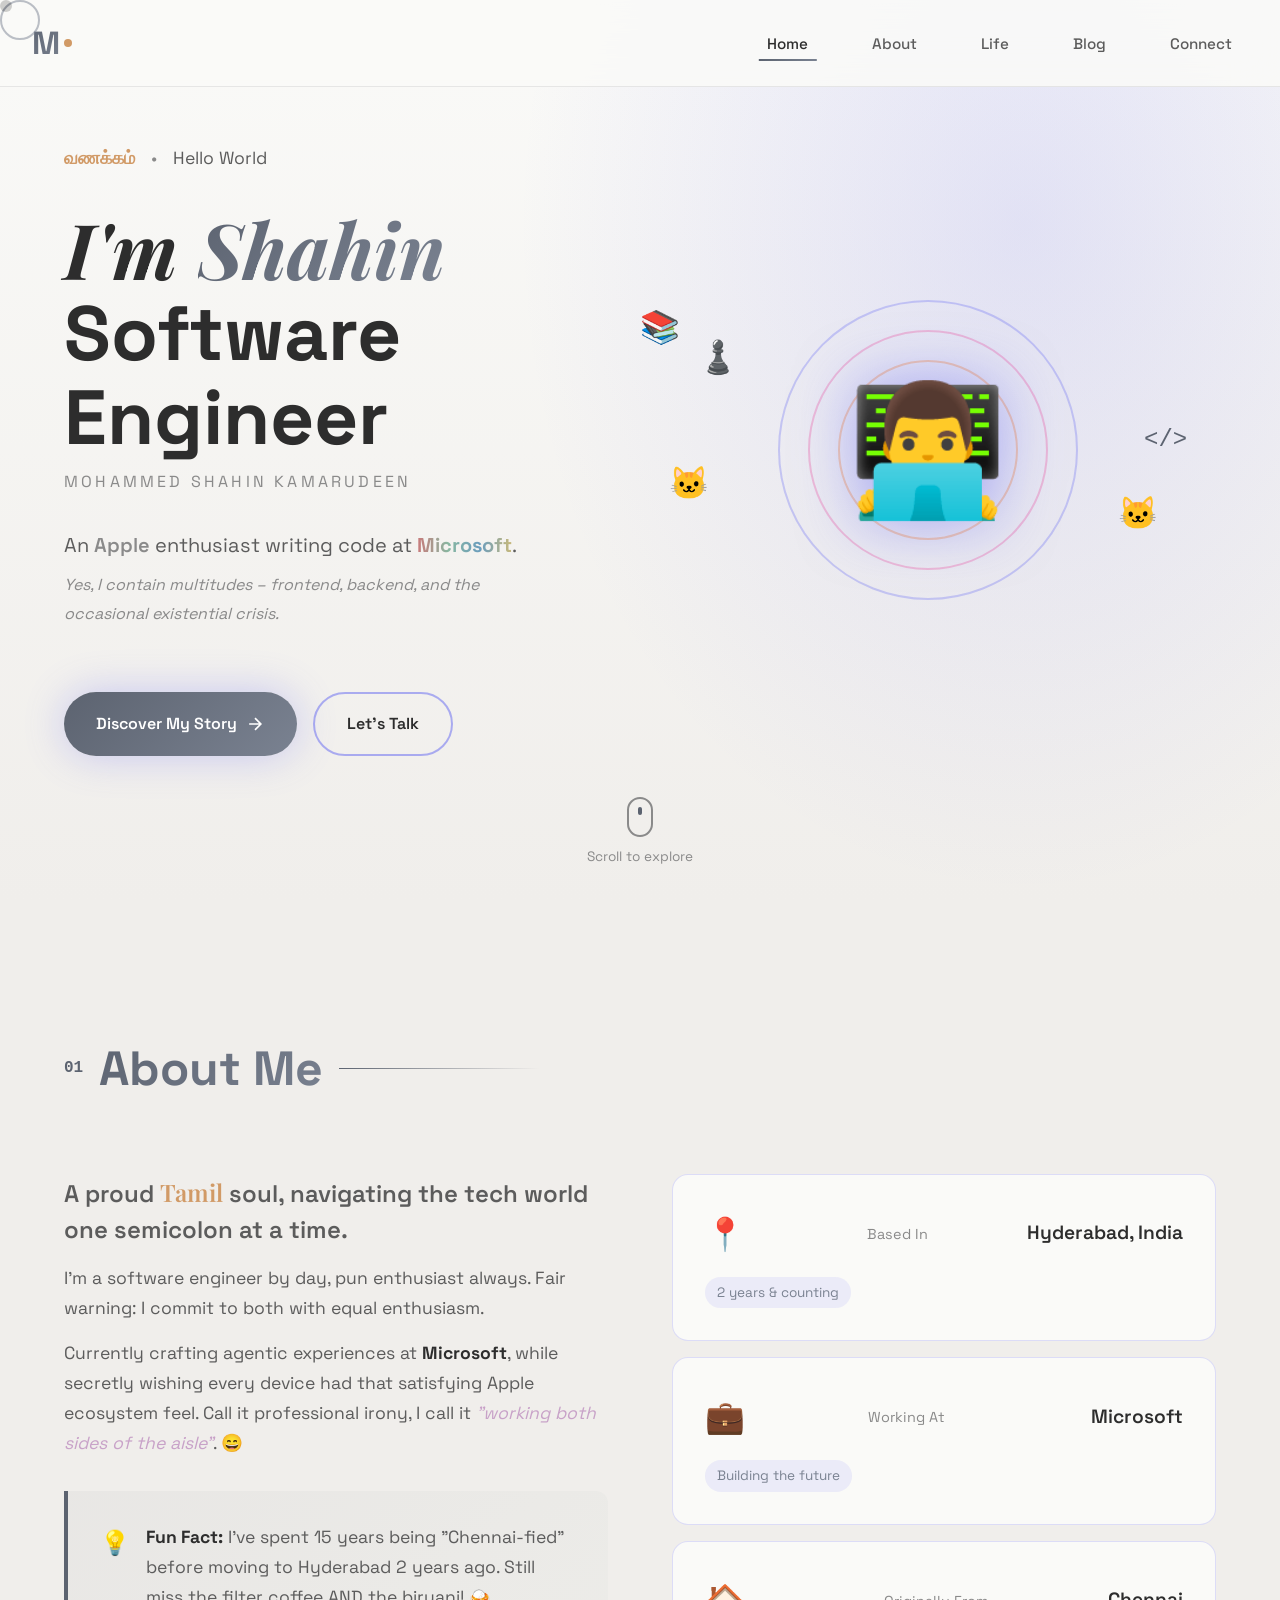
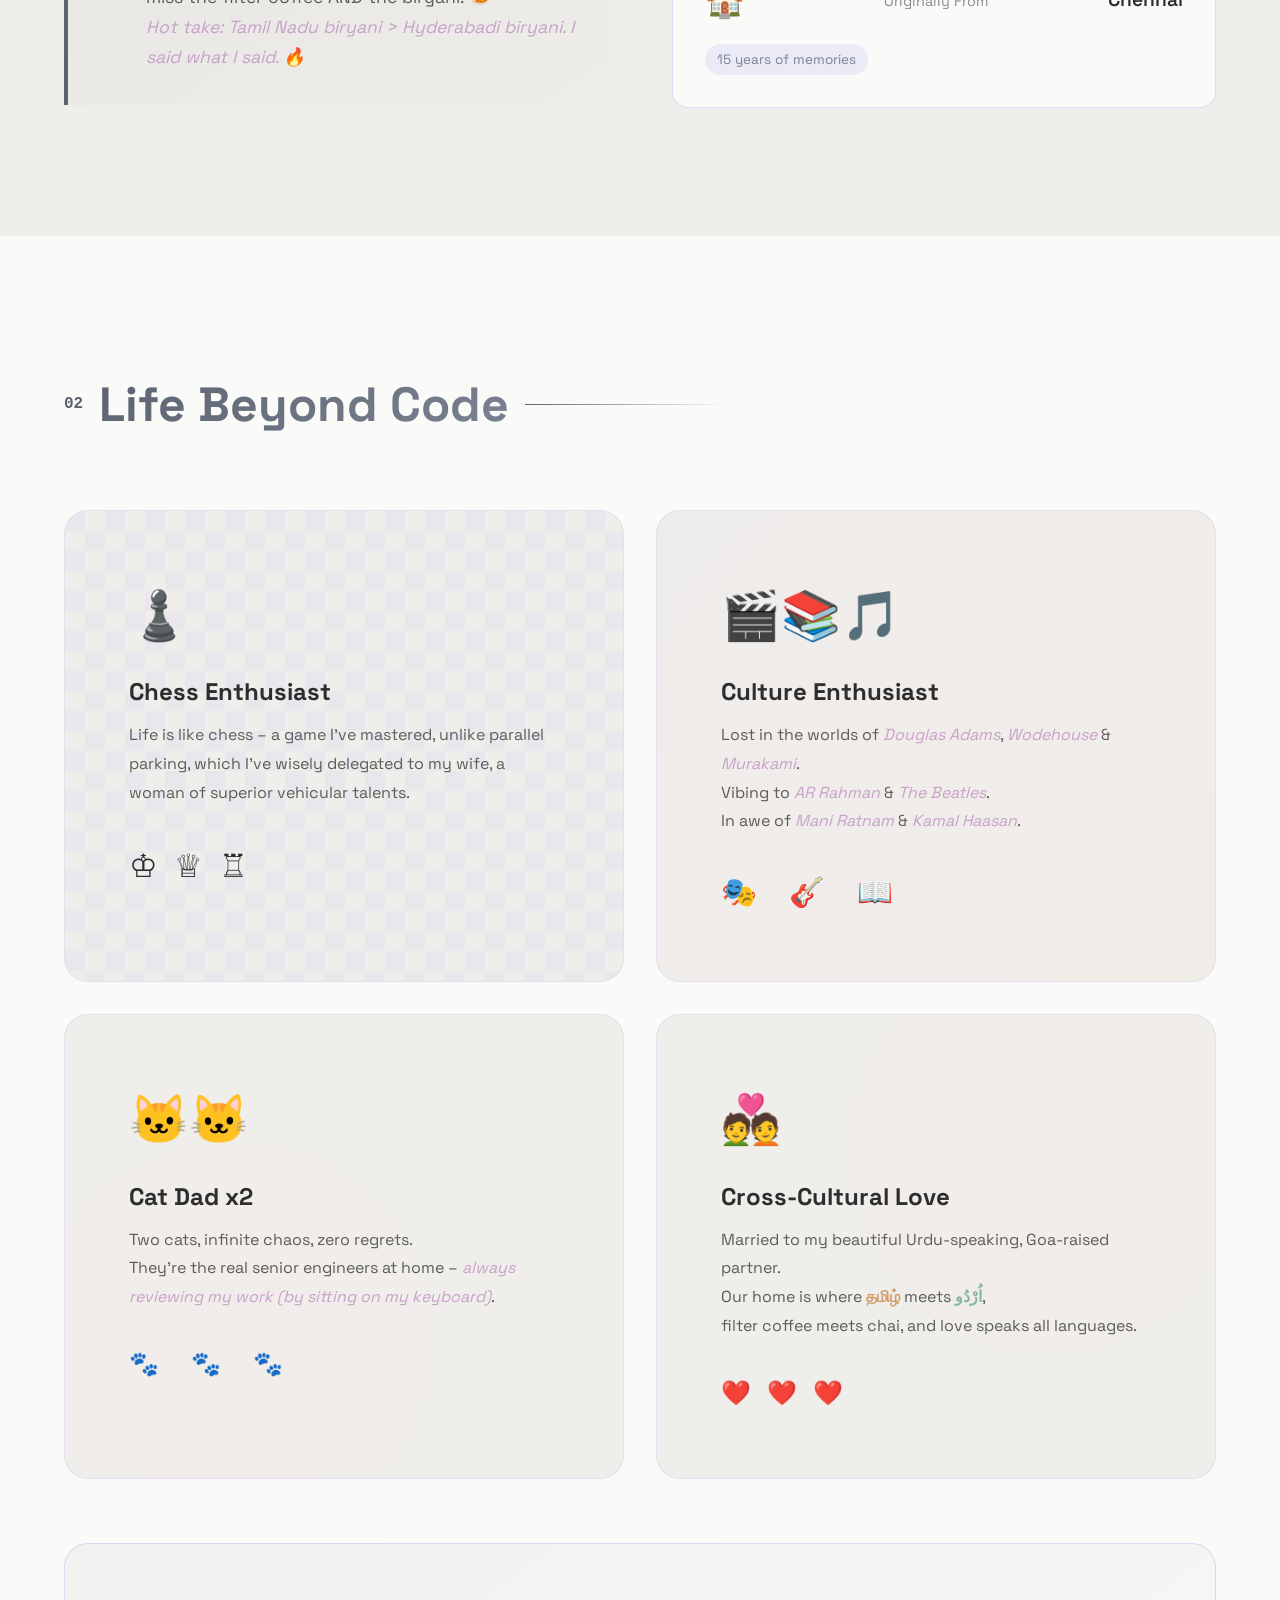
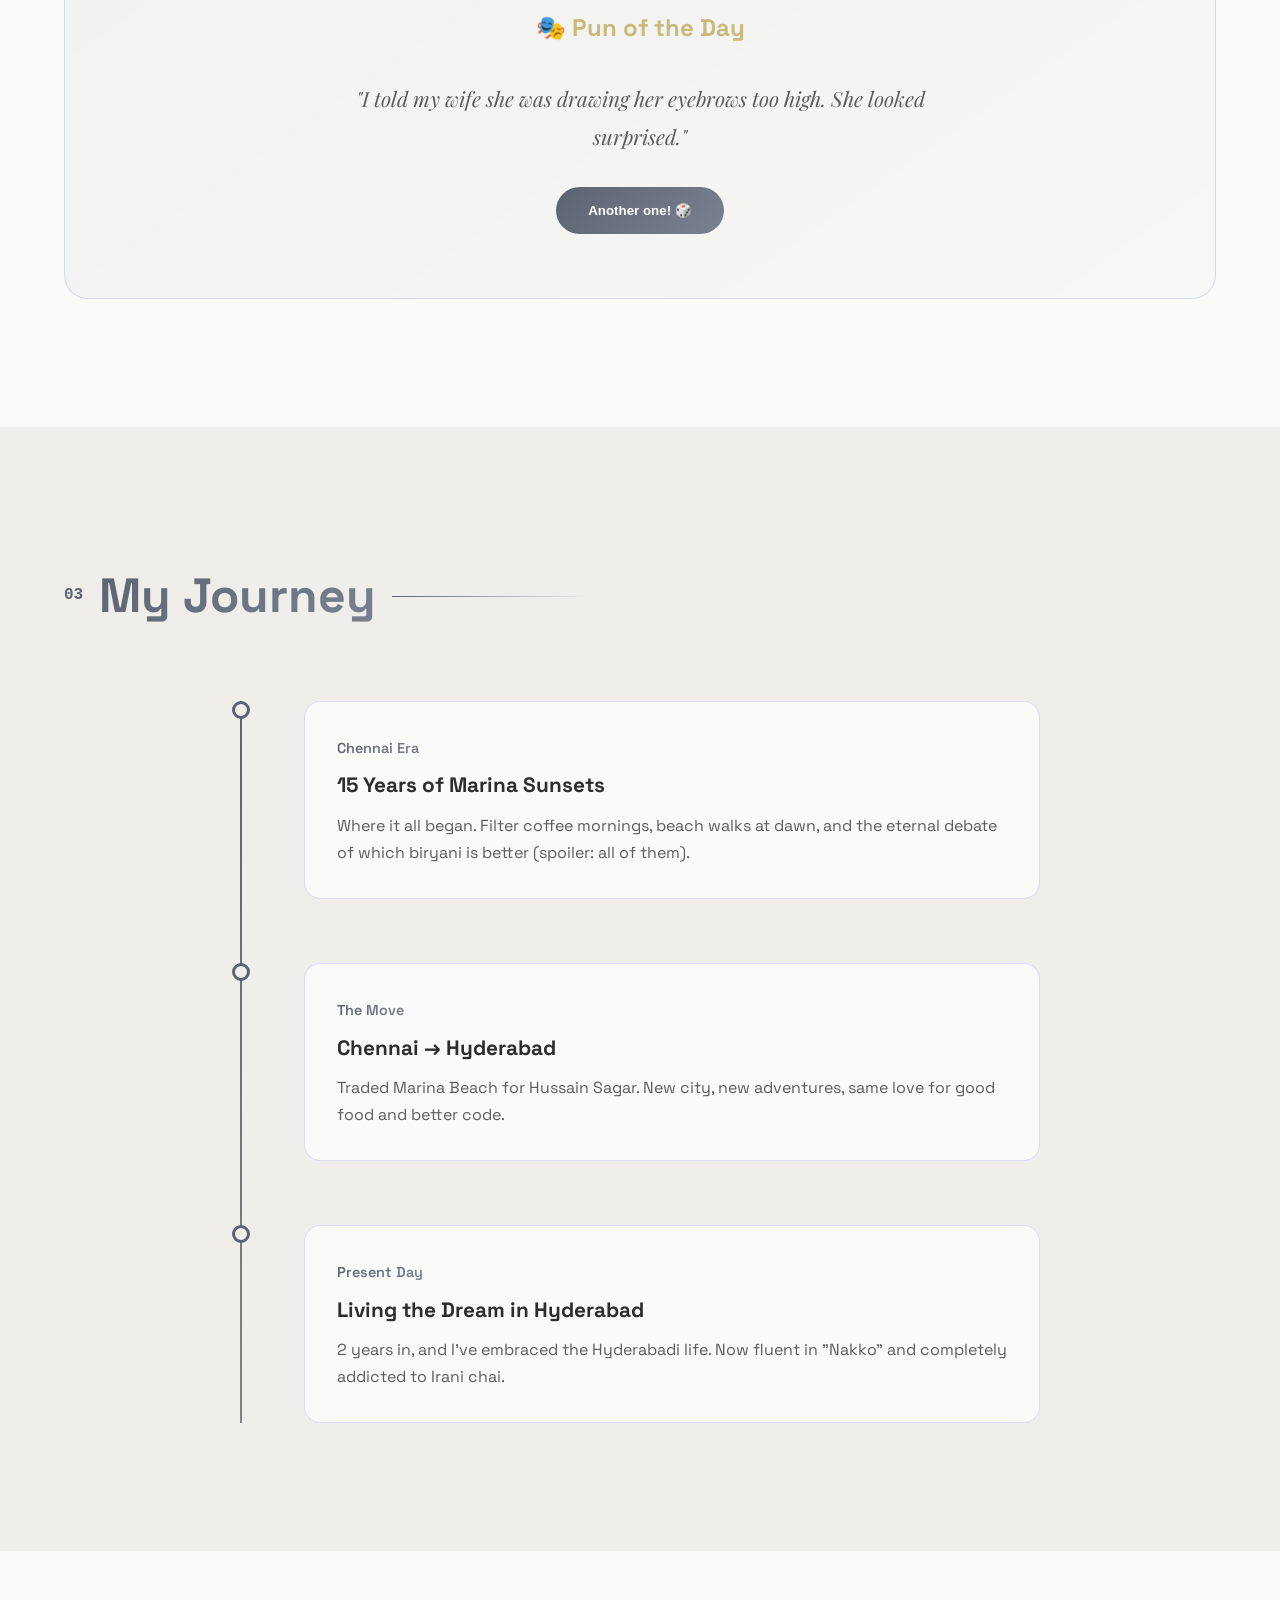
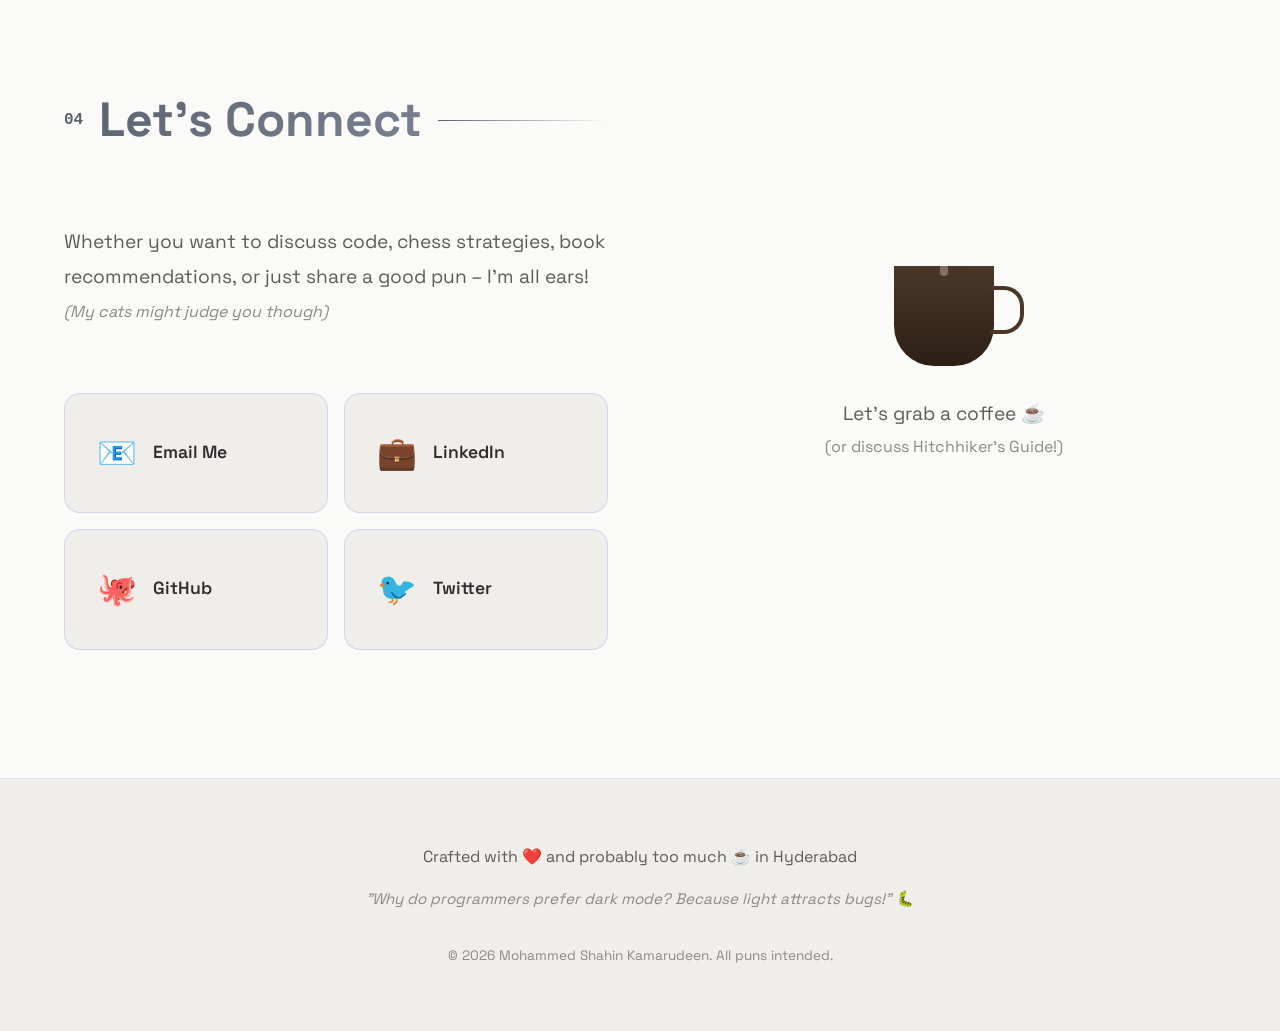
==== commit 365f879a: "Merge pull request #2 from Nihahs/umami-analytics Add Umami analytics for privacy-friendly tracking" ====
--- a/index.html
+++ b/index.html
@@ -5,6 +5,9 @@
     <meta charset="UTF-8">
     <meta name="viewport" content="width=device-width, initial-scale=1.0">
     <title>Mohammed Shahin Kamarudeen | Software Engineer</title>
+
+    <!-- Umami Analytics -->
+    <script defer src="https://cloud.umami.is/script.js" data-website-id="a8c712e4-8ed4-4981-b305-14075273d120"></script>
     <link rel="preconnect" href="https://fonts.googleapis.com">
     <link rel="preconnect" href="https://fonts.gstatic.com" crossorigin>
     <link
@@ -31,6 +34,7 @@
             <li><a href="#home" class="nav-link active">Home</a></li>
             <li><a href="#about" class="nav-link">About</a></li>
             <li><a href="#life" class="nav-link">Life</a></li>
+            <li><a href="/blog/" class="nav-link">Blog</a></li>
             <li><a href="#contact" class="nav-link">Connect</a></li>
         </ul>
         <div class="nav-toggle" id="nav-toggle">
@@ -215,7 +219,7 @@
                     <h3>Cross-Cultural Love</h3>
                     <p>Married to my beautiful Urdu-speaking, Goa-raised partner.
                         <br>Our home is where <span class="tamil-word">தமிழ்</span> meets
-                        <span class="urdu-word">اردو</span>,
+                        <span class="urdu-word">اُرْدُو</span>,
                         <br>filter coffee meets chai, and love speaks all languages.
                     </p>
                     <div class="hearts">
